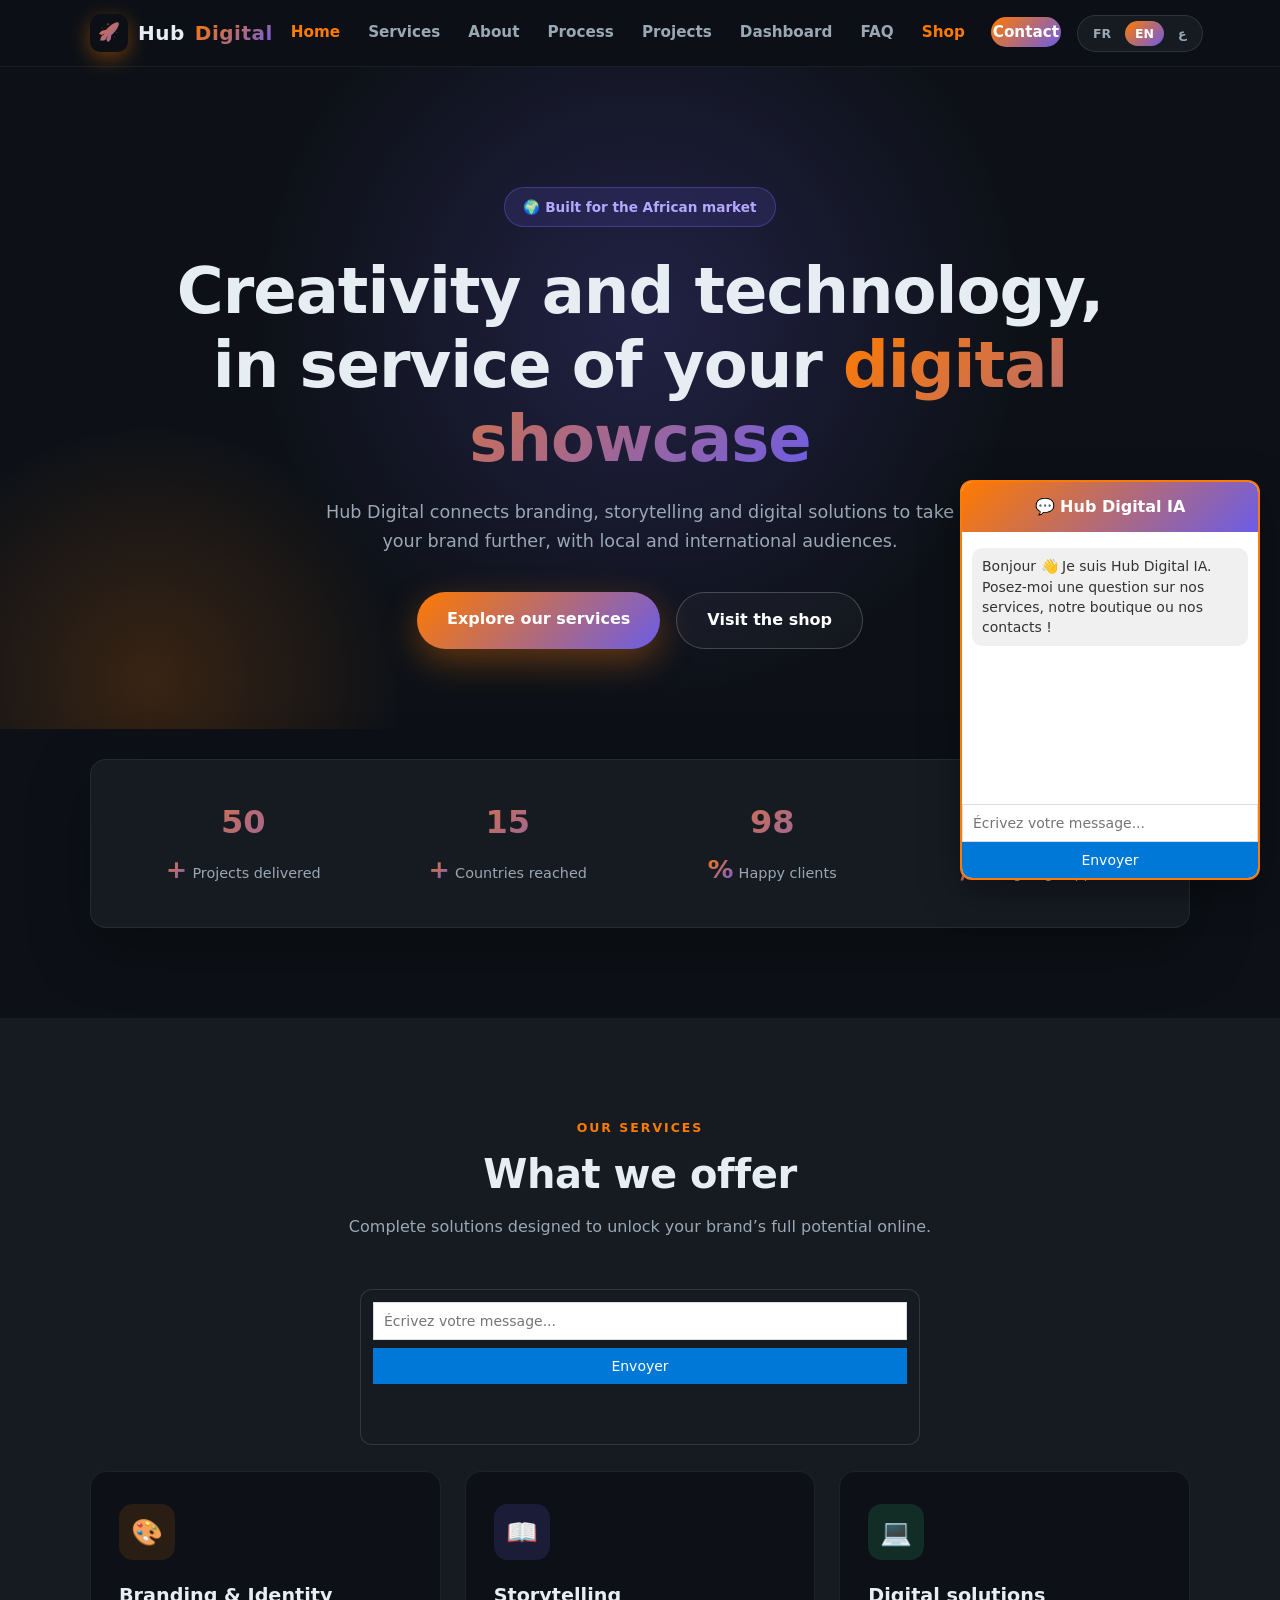
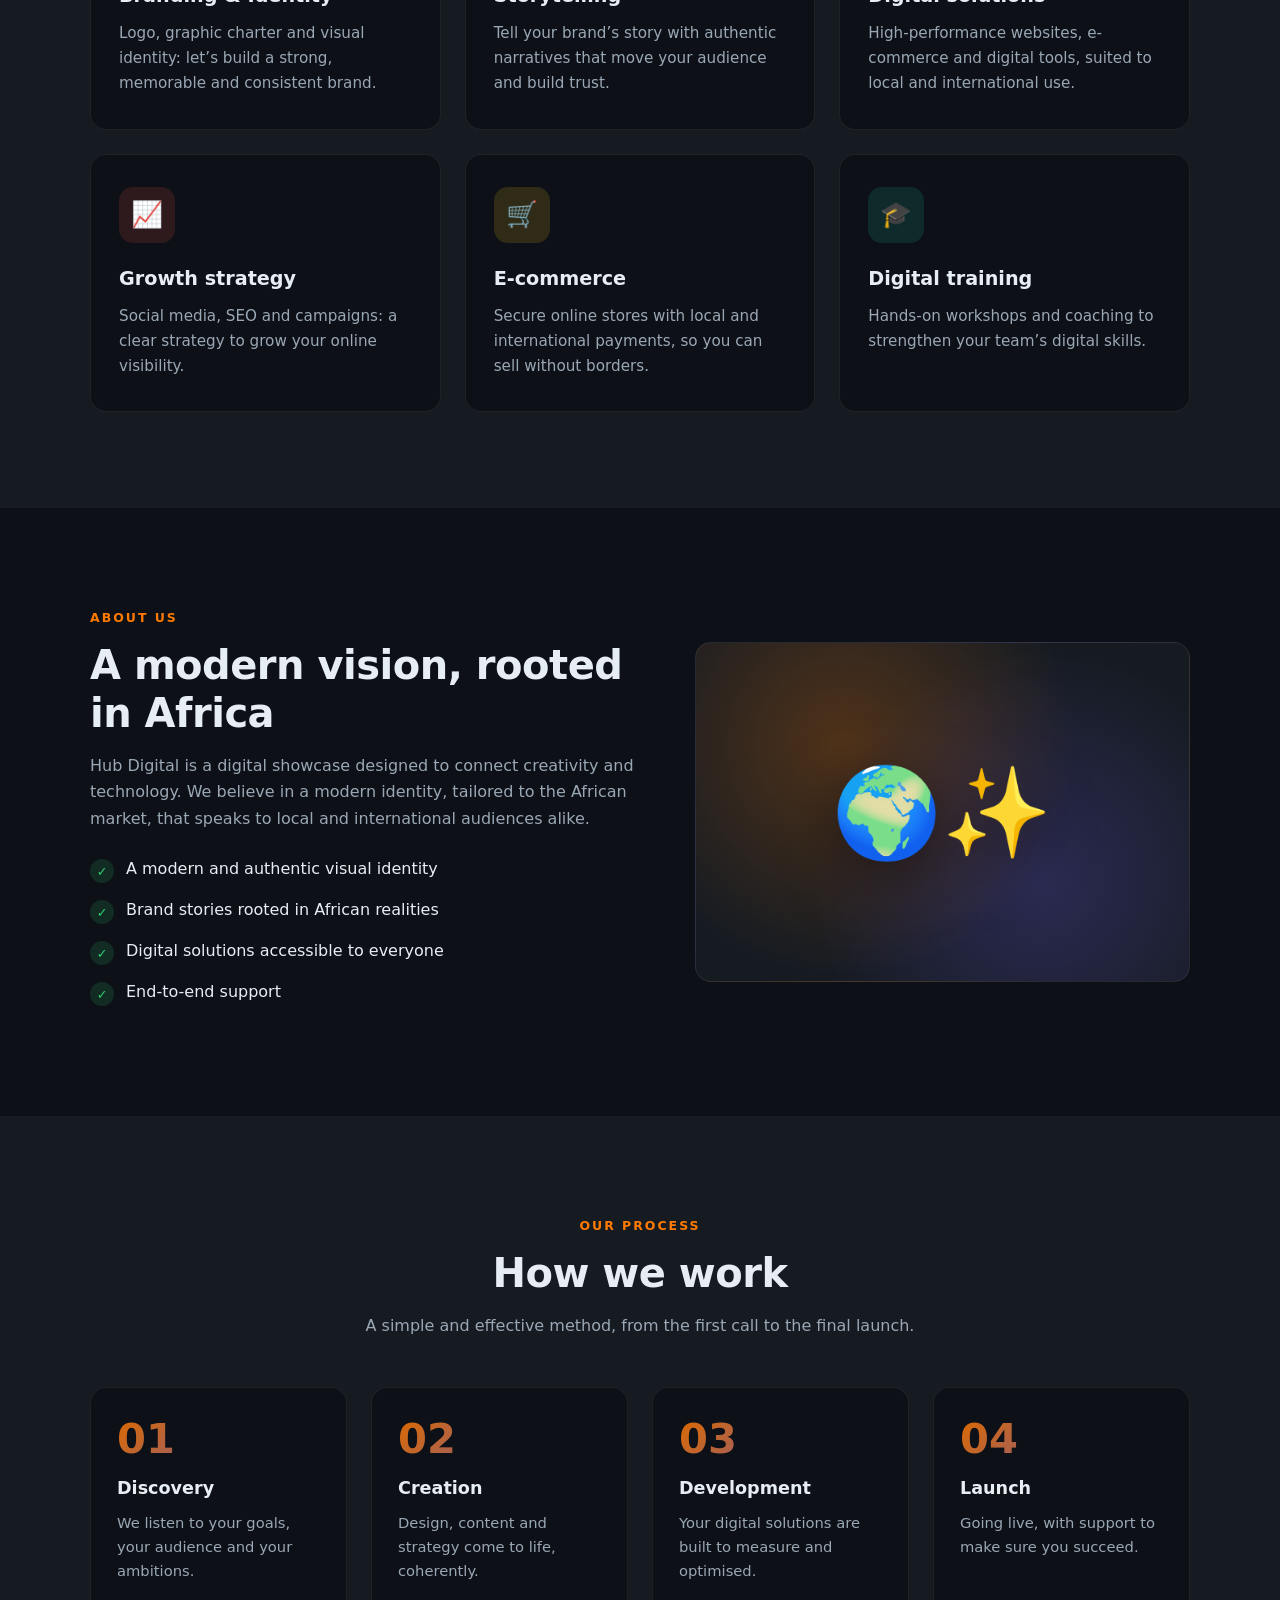
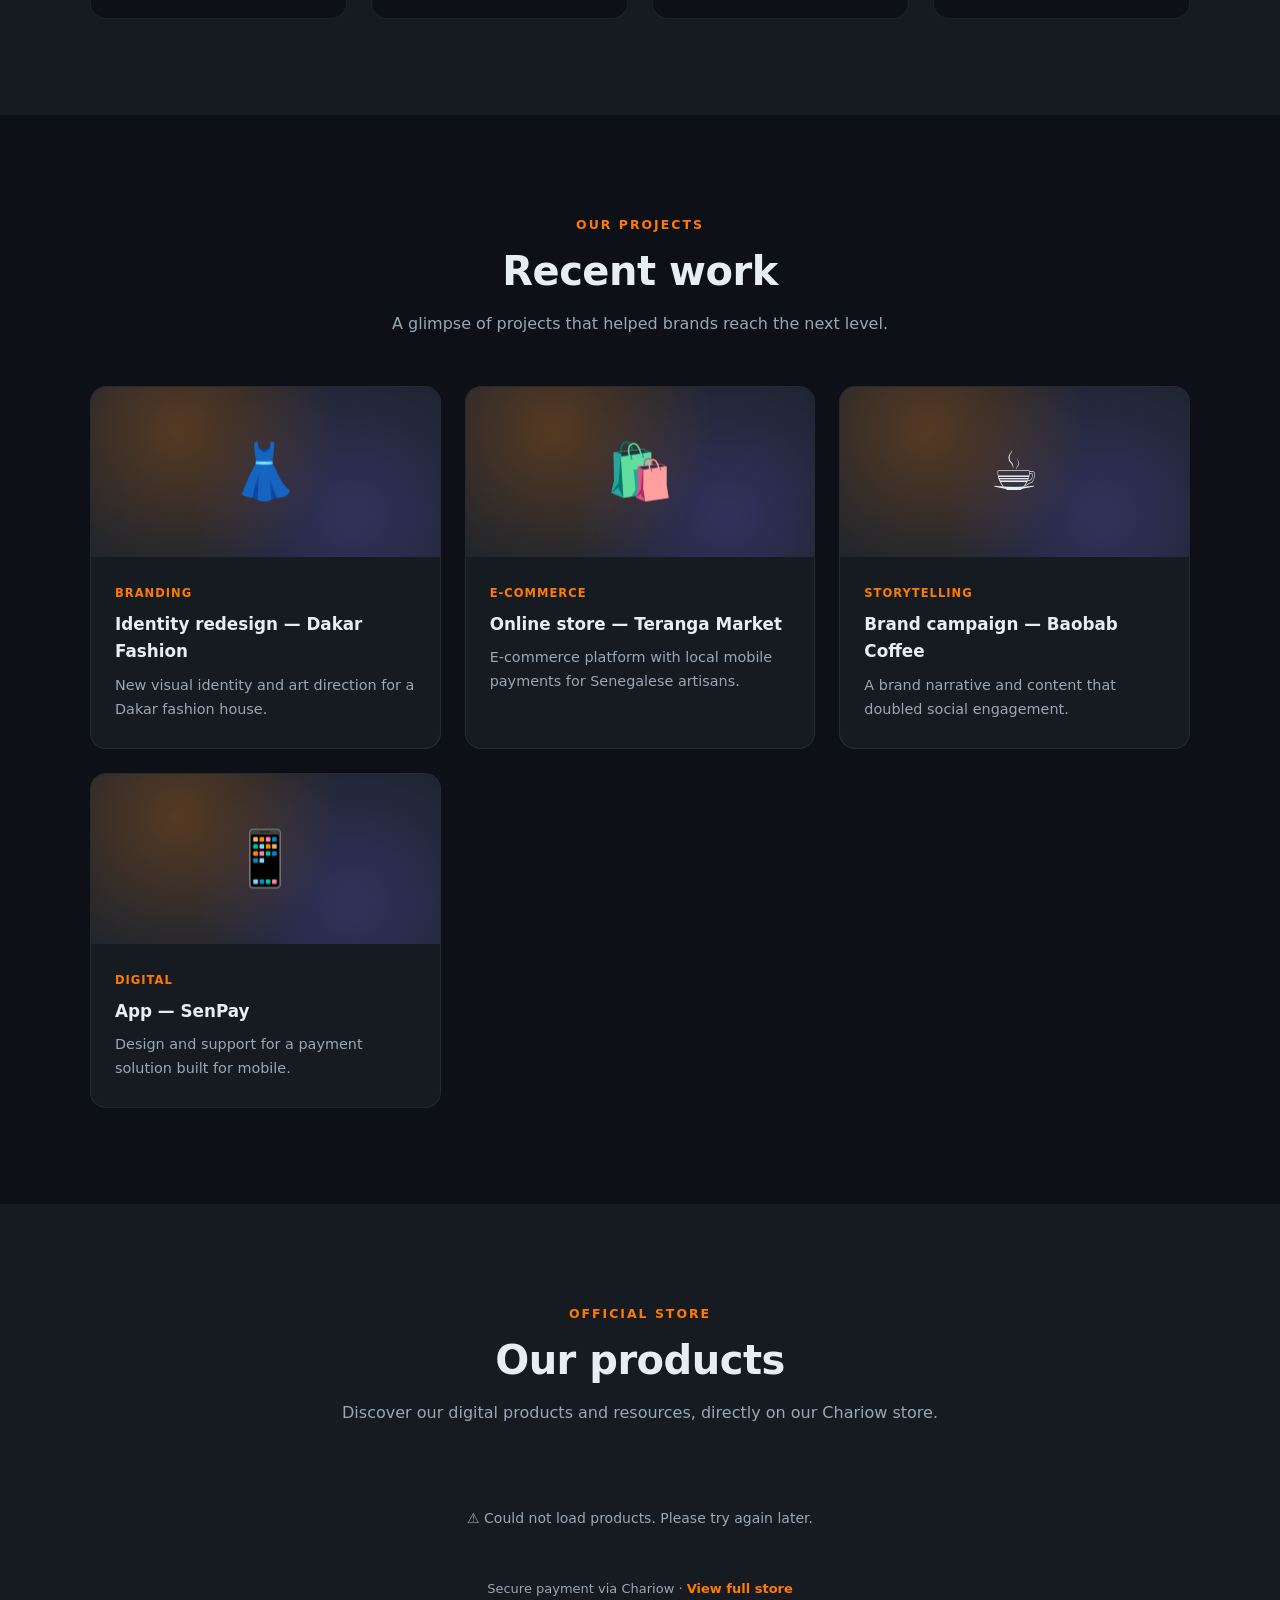
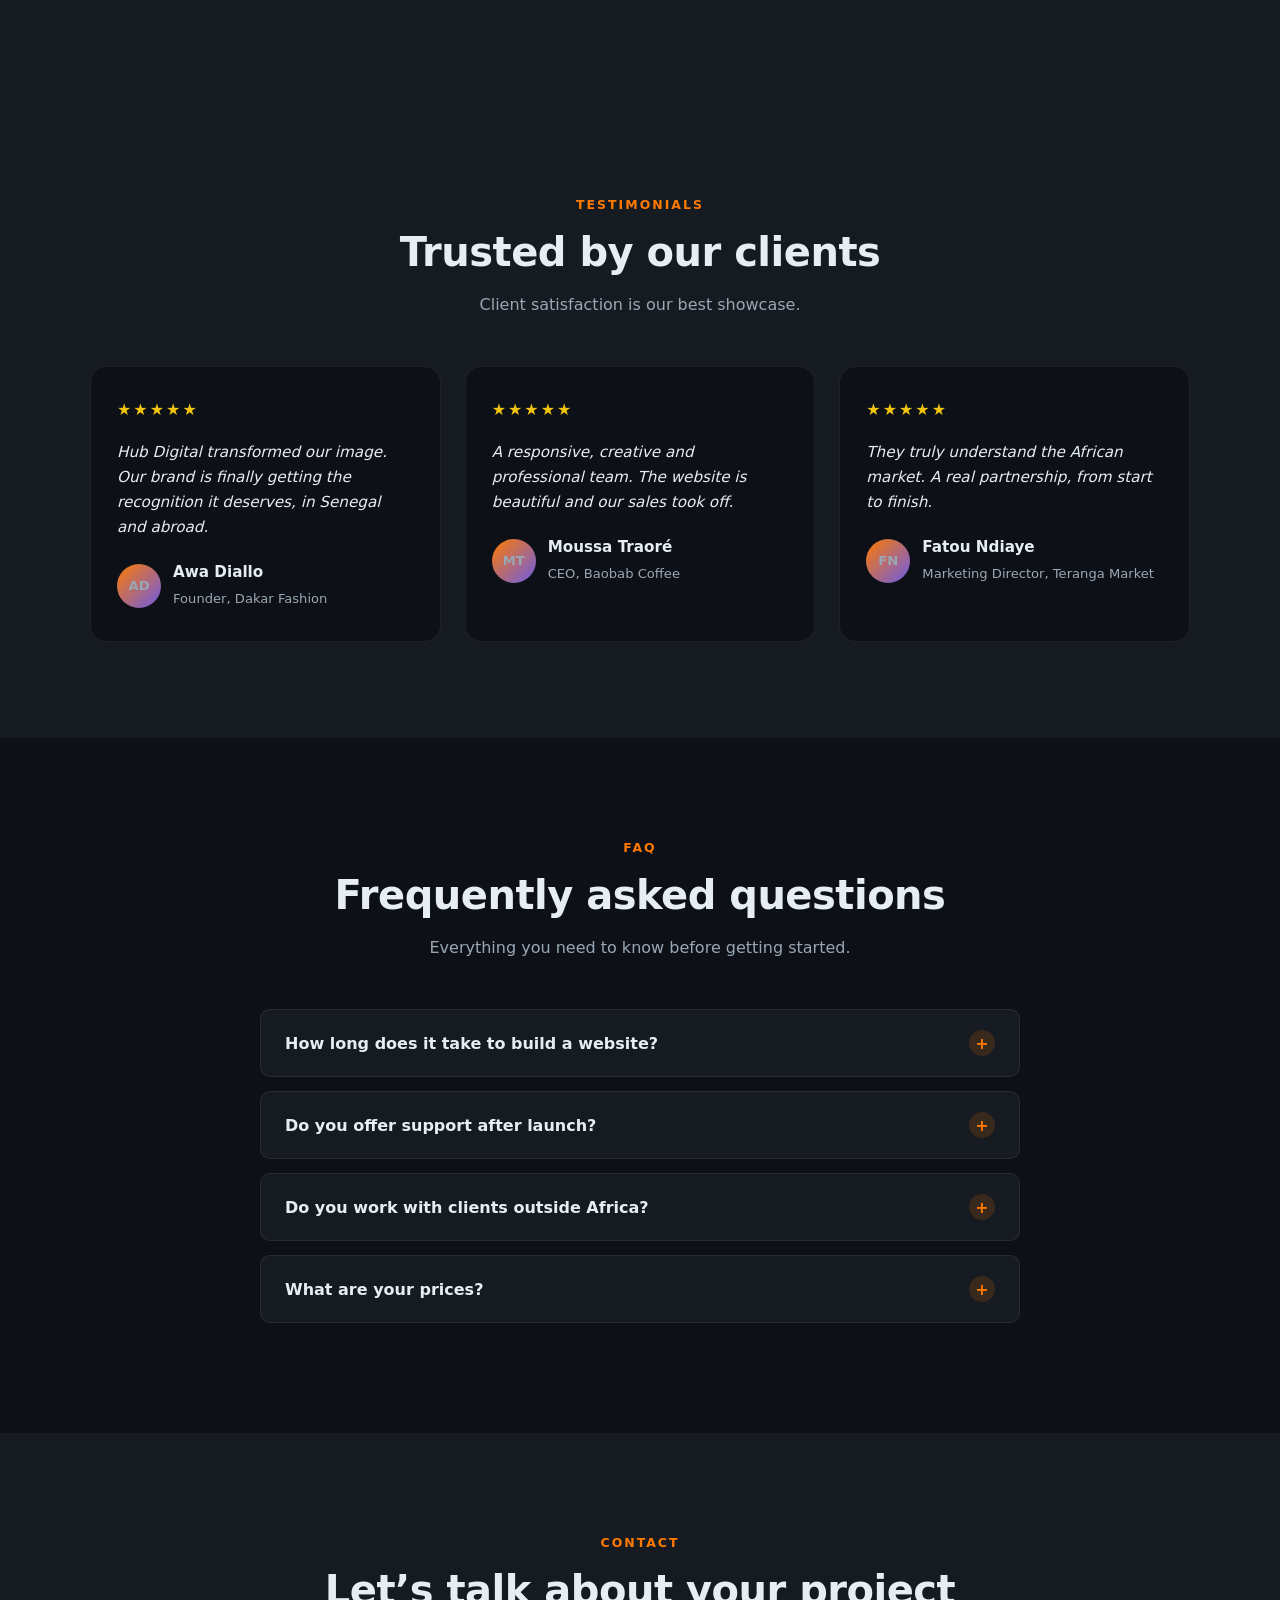
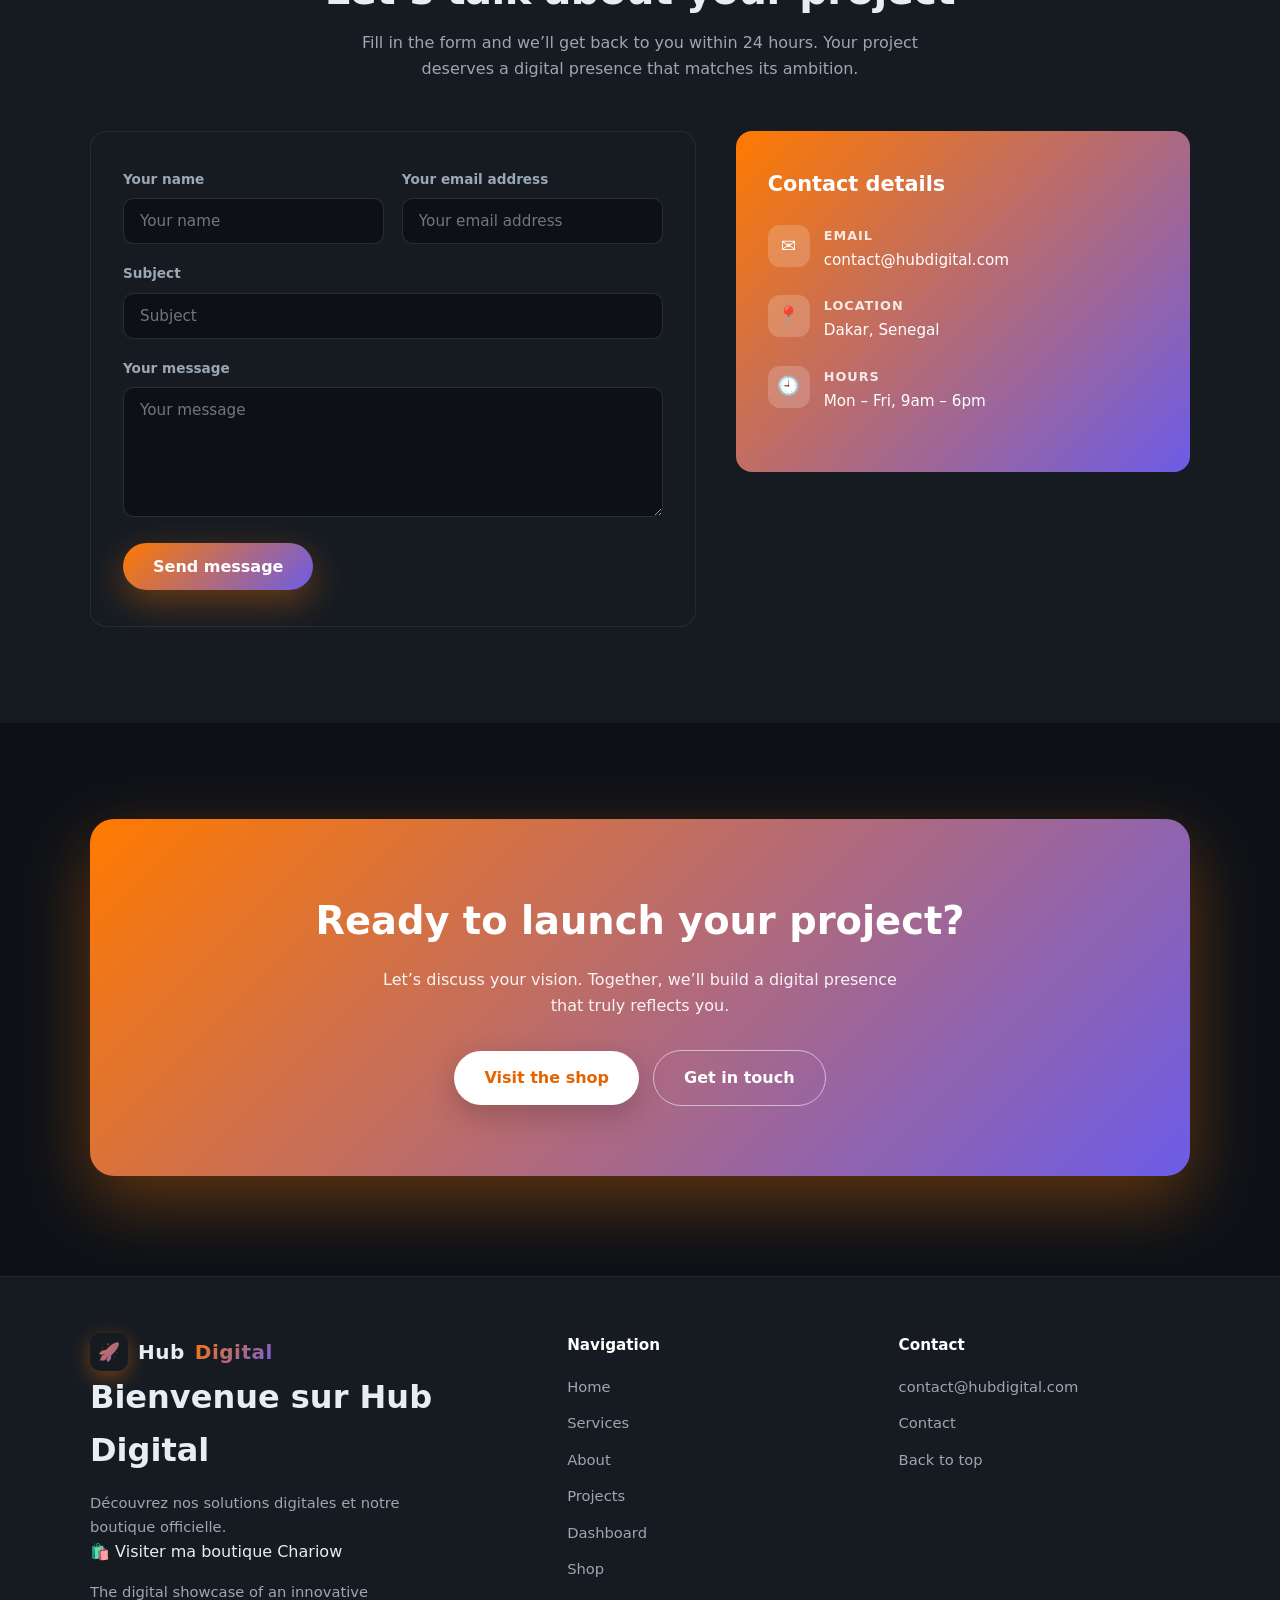
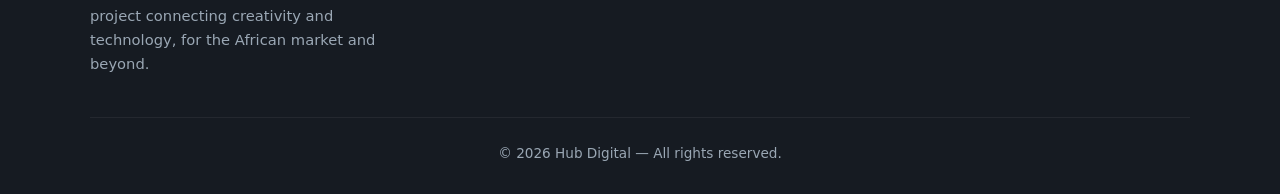
==== static/index.html @ 414223a8 "Extraction de hub-digital-deploy.zip : app FastAPI à la racine - main.py et requirements.txt à la ra" ====
<!DOCTYPE html>
<html lang="fr" dir="ltr">
<head>
  <meta charset="UTF-8" />
  <meta name="viewport" content="width=device-width, initial-scale=1.0" />
  <title>Hub Digital — Solutions digitales &amp; créativité</title>
  <meta name="description" content="Hub Digital : branding, storytelling et solutions digitales pensés pour le marché africain et une audience internationale." />
  <meta property="og:title" content="Hub Digital — Solutions digitales &amp; créativité" />
  <meta property="og:description" content="Branding, storytelling et solutions digitales pour une audience locale et internationale." />
  <meta property="og:type" content="website" />
  <meta property="og:locale" content="fr_FR" />
  <link rel="icon" href="data:image/svg+xml,<svg xmlns='http://www.w3.org/2000/svg' viewBox='0 0 100 100'><text y='0.9em' font-size='90'>🚀</text></svg>" />

  <link rel="stylesheet" href="assets/css/style.css" />

  <style>
    /* ===== Section Boutique (produits Chariow) ===== */
    .shop-grid{display:grid;grid-template-columns:repeat(3,1fr);gap:18px;margin-top:8px}
    @media(max-width:900px){.shop-grid{grid-template-columns:repeat(2,1fr)}}
    @media(max-width:600px){.shop-grid{grid-template-columns:1fr}}
    .shop-card{background:var(--dark-2);border:1px solid rgba(255,255,255,.08);border-radius:var(--radius);
               overflow:hidden;display:flex;flex-direction:column;transition:transform .2s,border-color .2s;text-align:left}
    .shop-card:hover{transform:translateY(-5px);border-color:rgba(255,122,0,.45)}
    .shop-card .thumb{aspect-ratio:4/3;background:var(--dark-3);position:relative;overflow:hidden}
    .shop-card .thumb img{width:100%;height:100%;object-fit:cover;display:block}
    .shop-card .cat{position:absolute;top:10px;left:10px;background:rgba(13,17,23,.75);color:#ffd9b3;
                     font-size:11px;font-weight:600;padding:4px 10px;border-radius:999px;backdrop-filter:blur(4px)}
    .shop-card .info{padding:16px;display:flex;flex-direction:column;gap:8px;flex:1}
    .shop-card .name{font-weight:700;font-size:15px;line-height:1.35;display:-webkit-box;-webkit-line-clamp:2;
                     -webkit-box-orient:vertical;overflow:hidden}
    .shop-card .price{font-size:20px;font-weight:800;color:var(--primary)}
    .shop-card .actions{margin-top:auto;display:flex;gap:8px}
    .shop-card .actions .btn{flex:1;text-align:center;padding:10px 12px;font-size:13px}
    .shop-note{text-align:center;color:var(--muted);font-size:13px;margin-top:16px}
    .shop-note a{color:var(--primary);font-weight:600}
  </style>
  <link rel="stylesheet" href="chat.css" />
</head>

<body>
<!-- Widget flottant IA -->
<div id="chat-widget">
  <div id="chat-header">💬 Hub Digital IA</div>
  <div id="chat-window"></div>
  <input id="chat-input" type="text" placeholder="Écrivez votre message..." />
  <button onclick="sendMessage()">Envoyer</button>
</div>

  <!-- ================= Navigation ================= -->
  <header id="siteHeader">
    <nav class="navbar container" aria-label="Navigation principale">
      <a href="#accueil" class="logo">
        <span class="logo-badge">🚀</span>
        Hub <span>Digital</span>
      </a>

      <ul class="nav-links" id="navLinks">
        <li><a href="#accueil" data-i18n="nav.home">Accueil</a></li>
        <li><a href="#services" data-i18n="nav.services">Services</a></li>
        <li><a href="#apropos" data-i18n="nav.about">À propos</a></li>
        <li><a href="#processus" data-i18n="nav.process">Processus</a></li>
        <li><a href="#projets" data-i18n="nav.projects">Projets</a></li>
        <li><a href="/taches" data-i18n="nav.dashboard">Tableau de bord</a></li>
        <li><a href="#faq" data-i18n="nav.faq">FAQ</a></li>
        <li><a href="#boutique" class="nav-store" data-i18n="nav.store">Boutique</a></li>
        <li><a href="#contact" class="nav-cta" data-i18n="nav.contact">Contact</a></li>
      </ul>

      <div class="nav-right">
        <div class="lang-switch" role="group" aria-label="Langue / Language">
          <button class="lang-btn" data-lang="fr" type="button" aria-label="Français">FR</button>
          <button class="lang-btn" data-lang="en" type="button" aria-label="English">EN</button>
          <button class="lang-btn" data-lang="ar" type="button" aria-label="العربية">ع</button>
        </div>
        <button class="menu-toggle" id="menuToggle" aria-label="Ouvrir le menu" aria-expanded="false">☰</button>
      </div>
    </nav>
  </header>

  <main>

    <!-- ================= Hero ================= -->
    <section class="hero" id="accueil">
      <div class="container">
        <span class="hero-badge" data-i18n="hero.badge">🌍 Pensé pour le marché africain</span>
        <h1>
          <span data-i18n="hero.title1">Créativité et technologie,</span><br />
          <span data-i18n="hero.title2">au service de votre</span>
          <span class="gradient-text" data-i18n="hero.titleAccent">vitrine digitale</span>
        </h1>
        <p data-i18n="hero.sub">
          Hub Digital connecte branding, storytelling et solutions digitales pour
          propulser votre marque auprès d’une audience locale et internationale.
        </p>
        <div class="hero-actions">
          <a href="#services" class="btn btn-primary" data-i18n="hero.cta1">Découvrir nos services</a>
          <a href="#boutique" class="btn btn-outline" data-i18n="hero.cta2">Visiter la boutique</a>
        </div>
      </div>
    </section>

    <!-- ================= Statistiques ================= -->
    <div class="stats">
      <div class="container">
        <div class="stats-grid reveal">
          <div class="stat">
            <strong class="stat-value" data-count="50">0</strong><span class="stat-suffix">+</span>
            <span data-i18n="stats.s1">Projets accompagnés</span>
          </div>
          <div class="stat">
            <strong class="stat-value" data-count="15">0</strong><span class="stat-suffix">+</span>
            <span data-i18n="stats.s2">Pays touchés</span>
          </div>
          <div class="stat">
            <strong class="stat-value" data-count="98">0</strong><span class="stat-suffix">%</span>
            <span data-i18n="stats.s3">Clients satisfaits</span>
          </div>
          <div class="stat">
            <strong class="stat-value" data-count="24">0</strong><span class="stat-suffix">/7</span>
            <span data-i18n="stats.s4">Accompagnement disponible</span>
          </div>
        </div>
      </div>
    </div>

    <!-- ================= Services ================= -->
    <section class="services" id="services">
      <div class="container">
        <div class="center reveal">
          <span class="section-tag" data-i18n="services.tag">Nos services</span>
          <h2 class="section-title" data-i18n="services.title">Ce que nous vous proposons</h2>
          <p class="section-desc" data-i18n="services.desc">
            Des solutions complètes, pensées pour révéler le potentiel de votre marque sur le digital.
          </p>
        </div>
<div id="chatbox">
  <input id="userInput" placeholder="Écrivez votre message...">
  <button onclick="sendMessage()">Envoyer</button>
  <div id="response"></div>
</div>

        <div class="services-grid">
          <article class="service-card reveal">
            <div class="service-icon">🎨</div>
            <h3 data-i18n="sv1.title">Branding &amp; Identité</h3>
            <p data-i18n="sv1.desc">Logo, charte graphique et identité visuelle : construisons une marque forte, mémorable et cohérente.</p>
          </article>

          <article class="service-card reveal">
            <div class="service-icon">📖</div>
            <h3 data-i18n="sv2.title">Storytelling</h3>
            <p data-i18n="sv2.desc">Racontez l’histoire de votre marque avec des récits authentiques qui touchent votre audience et inspirent confiance.</p>
          </article>

          <article class="service-card reveal">
            <div class="service-icon">💻</div>
            <h3 data-i18n="sv3.title">Solutions digitales</h3>
            <p data-i18n="sv3.desc">Sites web, e-commerce et outils numériques performants, adaptés aux usages locaux comme internationaux.</p>
          </article>

          <article class="service-card reveal">
            <div class="service-icon">📈</div>
            <h3 data-i18n="sv4.title">Stratégie de croissance</h3>
            <p data-i18n="sv4.desc">Réseaux sociaux, référencement et campagnes : une stratégie claire pour développer votre visibilité en ligne.</p>
          </article>

          <article class="service-card reveal">
            <div class="service-icon">🛒</div>
            <h3 data-i18n="sv5.title">E-commerce</h3>
            <p data-i18n="sv5.desc">Boutiques en ligne sécurisées, avec paiements locaux et internationaux, pour vendre sans frontières.</p>
          </article>

          <article class="service-card reveal">
            <div class="service-icon">🎓</div>
            <h3 data-i18n="sv6.title">Formation digitale</h3>
            <p data-i18n="sv6.desc">Ateliers pratiques et accompagnement pour renforcer les compétences numériques de vos équipes.</p>
          </article>
        </div>
      </div>
    </section>

    <!-- ================= À propos ================= -->
    <section id="apropos">
      <div class="container about-grid">
        <div class="about-text reveal">
          <span class="section-tag" data-i18n="about.tag">À propos</span>
          <h2 class="section-title" data-i18n="about.title">Une vision moderne, enracinée en Afrique</h2>
          <p data-i18n="about.p1">
            Hub Digital est une vitrine numérique pensée pour connecter créativité et
            technologie. Nous croyons en une identité moderne, adaptée au marché africain,
            qui parle aussi bien à une audience locale qu’internationale.
          </p>
          <ul class="about-list">
            <li><span class="check">✓</span><span data-i18n="about.li1">Une identité visuelle moderne et authentique</span></li>
            <li><span class="check">✓</span><span data-i18n="about.li2">Des récits de marque ancrés dans les réalités africaines</span></li>
            <li><span class="check">✓</span><span data-i18n="about.li3">Des solutions digitales accessibles à tous</span></li>
            <li><span class="check">✓</span><span data-i18n="about.li4">Un accompagnement de bout en bout</span></li>
          </ul>
        </div>

        <div class="about-visual reveal" aria-hidden="true">
          <span class="emoji">🌍✨</span>
        </div>
      </div>
    </section>

    <!-- ================= Processus ================= -->
    <section class="process" id="processus">
      <div class="container">
        <div class="center reveal">
          <span class="section-tag" data-i18n="process.tag">Notre processus</span>
          <h2 class="section-title" data-i18n="process.title">Comment nous travaillons</h2>
          <p class="section-desc" data-i18n="process.desc">Une méthode simple et efficace, du premier échange au lancement final.</p>
        </div>

        <div class="steps">
          <div class="step reveal">
            <h3 data-i18n="ps1.title">Découverte</h3>
            <p data-i18n="ps1.desc">Nous écoutons vos objectifs, votre audience et vos ambitions.</p>
          </div>
          <div class="step reveal">
            <h3 data-i18n="ps2.title">Création</h3>
            <p data-i18n="ps2.desc">Design, contenu et stratégie prennent vie de manière cohérente.</p>
          </div>
          <div class="step reveal">
            <h3 data-i18n="ps3.title">Développement</h3>
            <p data-i18n="ps3.desc">Vos solutions digitales sont construites sur mesure et optimisées.</p>
          </div>
          <div class="step reveal">
            <h3 data-i18n="ps4.title">Lancement</h3>
            <p data-i18n="ps4.desc">Mise en ligne et accompagnement pour assurer votre succès.</p>
          </div>
        </div>
      </div>
    </section>

    <!-- ================= Projets ================= -->
    <section id="projets">
      <div class="container">
        <div class="center reveal">
          <span class="section-tag" data-i18n="projects.tag">Nos projets</span>
          <h2 class="section-title" data-i18n="projects.title">Quelques réalisations récentes</h2>
          <p class="section-desc" data-i18n="projects.desc">Un aperçu de projets qui ont aidé des marques à franchir un cap.</p>
        </div>

        <div class="projects-grid">
          <article class="project-card reveal">
            <div class="project-thumb">👗</div>
            <div class="project-body">
              <span class="project-cat" data-i18n="pj1.cat">Branding</span>
              <h3 data-i18n="pj1.title">Refonte d’identité — Dakar Fashion</h3>
              <p data-i18n="pj1.desc">Nouvelle identité visuelle et direction artistique pour une maison de mode dakaroise.</p>
            </div>
          </article>

          <article class="project-card reveal">
            <div class="project-thumb">🛍️</div>
            <div class="project-body">
              <span class="project-cat" data-i18n="pj2.cat">E-commerce</span>
              <h3 data-i18n="pj2.title">Boutique en ligne — Teranga Market</h3>
              <p data-i18n="pj2.desc">Plateforme e-commerce avec paiement mobile local pour les artisans sénégalais.</p>
            </div>
          </article>

          <article class="project-card reveal">
            <div class="project-thumb">☕</div>
            <div class="project-body">
              <span class="project-cat" data-i18n="pj3.cat">Storytelling</span>
              <h3 data-i18n="pj3.title">Campagne de marque — Baobab Coffee</h3>
              <p data-i18n="pj3.desc">Un récit de marque et des contenus qui ont doublé l’engagement sur les réseaux.</p>
            </div>
          </article>

          <article class="project-card reveal">
            <div class="project-thumb">📱</div>
            <div class="project-body">
              <span class="project-cat" data-i18n="pj4.cat">Digital</span>
              <h3 data-i18n="pj4.title">Application — SenPay</h3>
              <p data-i18n="pj4.desc">Design et accompagnement d’une solution de paiement pensée pour le mobile.</p>
            </div>
          </article>
        </div>
      </div>
    </section>

    <!-- ================= Boutique ================= -->
    <section class="services" id="boutique">
      <div class="container">
        <div class="center reveal">
          <span class="section-tag" data-i18n="shop.tag">Boutique officielle</span>
          <h2 class="section-title" data-i18n="shop.title">Nos produits</h2>
          <p class="section-desc" data-i18n="shop.desc">
            Retrouvez nos produits et ressources digitales, directement sur notre boutique Chariow.
          </p>
        </div>
        <div class="shop-grid" id="shop-products"></div>
        <p class="shop-note">
          <span data-i18n="shop.secure">Paiement sécurisé via Chariow</span> ·
          <a href="https://qxcvjkbl.mychariow.market" target="_blank" rel="noopener noreferrer" data-i18n="shop.viewAll">Voir toute la boutique</a>
        </p>
      </div>
    </section>

    <!-- ================= Témoignages ================= -->
    <section class="testimonials" id="temoignages">
      <div class="container">
        <div class="center reveal">
          <span class="section-tag" data-i18n="testimonials.tag">Témoignages</span>
          <h2 class="section-title" data-i18n="testimonials.title">Ils nous font confiance</h2>
          <p class="section-desc" data-i18n="testimonials.desc">La satisfaction de nos clients est notre meilleure vitrine.</p>
        </div>

        <div class="testimonials-grid">
          <article class="testimonial reveal">
            <div class="testimonial-stars" aria-hidden="true">★★★★★</div>
            <blockquote data-i18n="ts1.quote">Hub Digital a transformé notre image. Notre marque est enfin reconnue à sa juste valeur, au Sénégal comme à l’international.</blockquote>
            <div class="testimonial-author">
              <span class="testimonial-avatar">AD</span>
              <div>
                <strong data-i18n="ts1.name">Awa Diallo</strong>
                <span data-i18n="ts1.role">Fondatrice, Dakar Fashion</span>
              </div>
            </div>
          </article>

          <article class="testimonial reveal">
            <div class="testimonial-stars" aria-hidden="true">★★★★★</div>
            <blockquote data-i18n="ts2.quote">Une équipe à l’écoute, créative et professionnelle. Le site est magnifique et nos ventes ont décollé.</blockquote>
            <div class="testimonial-author">
              <span class="testimonial-avatar">MT</span>
              <div>
                <strong data-i18n="ts2.name">Moussa Traoré</strong>
                <span data-i18n="ts2.role">CEO, Baobab Coffee</span>
              </div>
            </div>
          </article>

          <article class="testimonial reveal">
            <div class="testimonial-stars" aria-hidden="true">★★★★★</div>
            <blockquote data-i18n="ts3.quote">Ils comprennent vraiment le marché africain. Un vrai partenariat, du début à la fin.</blockquote>
            <div class="testimonial-author">
              <span class="testimonial-avatar">FN</span>
              <div>
                <strong data-i18n="ts3.name">Fatou Ndiaye</strong>
                <span data-i18n="ts3.role">Directrice marketing, Teranga Market</span>
              </div>
            </div>
          </article>
        </div>
      </div>
    </section>

    <!-- ================= FAQ ================= -->
    <section id="faq">
      <div class="container">
        <div class="center reveal">
          <span class="section-tag" data-i18n="faq.tag">FAQ</span>
          <h2 class="section-title" data-i18n="faq.title">Questions fréquentes</h2>
          <p class="section-desc" data-i18n="faq.desc">Tout ce que vous devez savoir avant de vous lancer.</p>
        </div>

        <div class="faq-list reveal">
          <div class="faq-item">
            <button class="faq-q" type="button" aria-expanded="false">
              <span data-i18n="fq1.q">Combien de temps faut-il pour créer un site web ?</span>
              <span class="faq-icon">+</span>
            </button>
            <div class="faq-a">
              <p data-i18n="fq1.a">En moyenne 2 à 6 semaines selon la complexité du projet. Nous vous communiquons un calendrier précis dès le premier échange.</p>
            </div>
          </div>

          <div class="faq-item">
            <button class="faq-q" type="button" aria-expanded="false">
              <span data-i18n="fq2.q">Proposez-vous un accompagnement après la mise en ligne ?</span>
              <span class="faq-icon">+</span>
            </button>
            <div class="faq-a">
              <p data-i18n="fq2.a">Oui. Nous assurons la maintenance, les mises à jour et le suivi de performance pour garantir votre succès sur le long terme.</p>
            </div>
          </div>

          <div class="faq-item">
            <button class="faq-q" type="button" aria-expanded="false">
              <span data-i18n="fq3.q">Travaillez-vous avec des clients hors d’Afrique ?</span>
              <span class="faq-icon">+</span>
            </button>
            <div class="faq-a">
              <p data-i18n="fq3.a">Absolument. Nos solutions sont pensées pour une audience locale et internationale, et nous travaillons à distance avec des clients partout dans le monde.</p>
            </div>
          </div>

          <div class="faq-item">
            <button class="faq-q" type="button" aria-expanded="false">
              <span data-i18n="fq4.q">Quels sont vos tarifs ?</span>
              <span class="faq-icon">+</span>
            </button>
            <div class="faq-a">
              <p data-i18n="fq4.a">Chaque projet est unique. Nous établissons un devis transparent et adapté à vos besoins après un premier échange gratuit.</p>
            </div>
          </div>
        </div>
      </div>
    </section>

    <!-- ================= Contact ================= -->
    <section class="services" id="contact">
      <div class="container">
        <div class="center reveal">
          <span class="section-tag" data-i18n="contact.tag">Contact</span>
          <h2 class="section-title" data-i18n="contact.title">Parlons de votre projet</h2>
          <p class="section-desc" data-i18n="contact.desc">Remplissez le formulaire et nous vous répondrons sous 24h. Votre projet mérite une présence digitale à la hauteur de ses ambitions.</p>
        </div>

        <div class="contact-grid">
          <form class="contact-form reveal" id="contactForm" novalidate>
            <div class="form-row">
              <div class="form-group">
                <label for="name" data-i18n="contact.name">Votre nom</label>
                <input type="text" id="name" name="name" required data-i18n-ph="contact.name" />
              </div>
              <div class="form-group">
                <label for="email" data-i18n="contact.email">Votre adresse e-mail</label>
                <input type="email" id="email" name="email" required data-i18n-ph="contact.email" />
              </div>
            </div>
            <div class="form-group">
              <label for="subject" data-i18n="contact.subject">Sujet</label>
              <input type="text" id="subject" name="subject" data-i18n-ph="contact.subject" />
            </div>
            <div class="form-group">
              <label for="message" data-i18n="contact.msg">Votre message</label>
              <textarea id="message" name="message" rows="5" required data-i18n-ph="contact.msg"></textarea>
            </div>
            <button type="submit" class="btn btn-primary" data-i18n="contact.submit">Envoyer le message</button>
            <p class="form-success" id="formSuccess" hidden data-i18n="contact.success">Merci ! Votre message a bien été enregistré. Nous vous répondrons très vite. ✨</p>
          </form>

          <aside class="contact-info reveal">
            <h3 data-i18n="contact.infoTitle">Coordonnées</h3>
            <ul>
              <li>
                <span class="ci-icon">✉️</span>
                <div>
                  <strong data-i18n="contact.emailLabel">E-mail</strong>
                  <a href="mailto:contact@hubdigital.com" data-i18n="contact.emailValue">contact@hubdigital.com</a>
                </div>
              </li>
              <li>
                <span class="ci-icon">📍</span>
                <div>
                  <strong data-i18n="contact.locLabel">Localisation</strong>
                  <span data-i18n="contact.locValue">Dakar, Sénégal</span>
                </div>
              </li>
              <li>
                <span class="ci-icon">🕘</span>
                <div>
                  <strong data-i18n="contact.hoursLabel">Disponibilité</strong>
                  <span data-i18n="contact.hoursValue">Lun – Ven, 9h – 18h</span>
                </div>
              </li>
            </ul>
          </aside>
        </div>
      </div>
    </section>

    <!-- ================= CTA ================= -->
    <section class="cta">
      <div class="container">
        <div class="cta-box reveal">
          <h2 data-i18n="cta.title">Prêt·e à lancer votre projet ?</h2>
          <p data-i18n="cta.sub">Discutons de votre vision. Ensemble, nous construirons une présence digitale qui vous ressemble.</p>
          <div class="cta-actions">
            <a href="#boutique" class="btn btn-light" data-i18n="cta.btn">Visiter la boutique</a>
            <a href="#contact" class="btn btn-cta-outline" data-i18n="cta.contact">Contactez-nous</a>
          </div>
        </div>
      </div>
    </section>

  </main>

  <!-- ================= Footer ================= -->
  <footer>
    <div class="container">
      <div class="footer-grid">
        <div class="footer-brand">
          <a href="#accueil" class="logo">
            <span class="logo-badge">🚀</span>
            Hub <span>Digital</span>
          </a><body>
  <h1>Bienvenue sur Hub Digital</h1>
  <p>Découvrez nos solutions digitales et notre boutique officielle.</p>

  <a href="https://qxcvjkbl.mychariow.market" target="_blank" class="btn-boutique">
    🛍️ Visiter ma boutique Chariow
  </a>
</body>

          <p data-i18n="footer.desc">
            La vitrine numérique d’un projet innovant, connectant créativité et
            technologie pour le marché africain et au-delà.
          </p>
        </div>

        <div class="footer-col">
          <h4 data-i18n="footer.nav">Navigation</h4>
          <ul>
            <li><a href="#accueil" data-i18n="nav.home">Accueil</a></li>
            <li><a href="#services" data-i18n="nav.services">Services</a></li>
            <li><a href="#apropos" data-i18n="nav.about">À propos</a></li>
            <li><a href="#projets" data-i18n="nav.projects">Projets</a></li>
            <li><a href="/taches" data-i18n="nav.dashboard">Tableau de bord</a></li>
            <li><a href="#boutique" data-i18n="nav.store">Boutique</a></li>
          </ul>
        </div>

        <div class="footer-col">
          <h4 data-i18n="footer.contact">Contact</h4>
          <ul>
            <li><a href="mailto:contact@hubdigital.com">contact@hubdigital.com</a></li>
            <li><a href="#contact" data-i18n="nav.contact">Contact</a></li>
            <li><a href="#accueil" data-i18n="backToTop">Haut de page</a></li>
          </ul>
        </div>
      </div>

      <div class="footer-bottom">
        <p>© <span id="year"></span> Hub Digital — <span data-i18n="footer.rights">Tous droits réservés.</span></p>
      </div>
    </div>
  </footer>

  <button id="backToTop" type="button" aria-label="Haut de page">↑</button>
  <script src="assets/js/i18n.js"></script>
  <script src="assets/js/main.js"></script>
  <script src="chat.js"></script>
  <script>
  /* ===== Boutique Chariow — chargement des produits ===== */
  (function () {
    "use strict";

    var box = document.getElementById("shop-products");
    if (!box) return;

    function lang() {
      var l = (document.documentElement.lang || "fr").toLowerCase().split("-")[0];
      return I18N[l] ? l : "fr";
    }
    function t(key) {
      var l = lang();
      if (I18N[l] && I18N[l][key] != null) return I18N[l][key];
      if (I18N.fr && I18N.fr[key] != null) return I18N.fr[key];
      return key;
    }
    function esc(s) {
      return (s == null ? "" : String(s)).replace(/[&<>"']/g, function (c) {
        return { "&": "&amp;", "<": "&lt;", ">": "&gt;", '"': "&quot;", "'": "&#39;" }[c];
      });
    }
    function placeholder(msg) {
      box.innerHTML = '<div style="grid-column:1/-1;text-align:center;color:var(--muted);padding:32px 10px;font-size:14px">' + msg + "</div>";
    }

    function render(products) {
      if (!products.length) {
        placeholder(esc(t("shop.empty")));
        return;
      }
      box.innerHTML = products.map(function (p) {
        var price = p.is_free ? esc(t("shop.free")) : esc(p.price || "");
        var img = p.thumbnail
          ? '<img src="' + esc(p.thumbnail) + '" alt="' + esc(p.name) + '" loading="lazy" onerror="this.parentNode.style.background=\'linear-gradient(135deg,#1d242e,#161b22)\';this.style.display=\'none\'">'
          : "";
        return (
          '<a class="shop-card" href="' + esc(p.url) + '" target="_blank" rel="noopener noreferrer">' +
            '<div class="thumb">' + img +
              (p.category ? '<span class="cat">' + esc(p.category) + "</span>" : "") +
            "</div>" +
            '<div class="info">' +
              '<div class="name">' + esc(p.name) + "</div>" +
              '<div class="price">' + price + "</div>" +
              '<div class="actions"><span class="btn btn-primary">' + esc(t("shop.buy")) + "</span></div>" +
            "</div>" +
          "</a>"
        );
      }).join("");
    }

    function load() {
      placeholder(esc(t("shop.loading")));
      fetch("/boutique/produits")
        .then(function (r) { return r.json(); })
        .then(function (d) { render(d.products || []); })
        .catch(function () { placeholder("⚠️ " + esc(t("shop.error"))); });
    }

    document.addEventListener("DOMContentLoaded", load);
    document.querySelectorAll(".lang-btn").forEach(function (b) {
      b.addEventListener("click", function () { setTimeout(load, 0); });
    });
  })();
  </script>
</body>
</html>
---- static/assets/css/style.css ----
/* ============================================================
   hub-digital-site — Feuille de style principale
   Design system : variables, composants, responsive, RTL
   ============================================================ */

:root {
  --primary: #ff7a00;
  --primary-dark: #e66400;
  --accent: #6c5ce7;
  --green: #2ecc71;
  --red: #e74c3c;
  --dark: #0d1117;
  --dark-2: #161b22;
  --dark-3: #1d242e;
  --text: #e6edf3;
  --muted: #9aa7b4;
  --white: #ffffff;
  --radius: 16px;
  --radius-sm: 10px;
  --shadow: 0 20px 60px rgba(0, 0, 0, 0.35);
  --gradient: linear-gradient(135deg, var(--primary), var(--accent));
  --max-width: 1100px;
  --font: "Segoe UI", system-ui, -apple-system, Roboto, "Helvetica Neue", Arial, sans-serif;
}

* {
  margin: 0;
  padding: 0;
  box-sizing: border-box;
}

html {
  scroll-behavior: smooth;
}

body {
  font-family: var(--font);
  background: var(--dark);
  color: var(--text);
  line-height: 1.65;
  overflow-x: hidden;
}

a {
  color: inherit;
  text-decoration: none;
}

img {
  max-width: 100%;
  display: block;
}

.container {
  width: min(var(--max-width), 92%);
  margin: 0 auto;
}

section {
  padding: 96px 0;
}

/* ===================== Navigation ===================== */

header {
  position: sticky;
  top: 0;
  z-index: 100;
  background: rgba(13, 17, 23, 0.8);
  backdrop-filter: blur(14px);
  -webkit-backdrop-filter: blur(14px);
  border-bottom: 1px solid rgba(255, 255, 255, 0.06);
  transition: background 0.3s, box-shadow 0.3s;
}

header.scrolled {
  background: rgba(13, 17, 23, 0.96);
  box-shadow: 0 10px 40px rgba(0, 0, 0, 0.45);
}

.navbar {
  display: flex;
  align-items: center;
  justify-content: space-between;
  gap: 16px;
  padding: 14px 0;
}
.AfriDigital HUBboutique {
  display: inline-block;
  background-color: #0078d7;
  color: white;
  padding: 12px 20px;
  border-radius: 6px;
  text-decoration: none;
  font-weight: bold;
}
.btn-boutique:hover {
  background-color: #005fa3;
}

.logo {
  display: inline-flex;
  align-items: center;
  gap: 10px;
  font-size: 1.25rem;
  font-weight: 800;
  letter-spacing: 0.5px;
  white-space: nowrap;
}

.logo-badge {
  display: grid;
  place-items: center;
  width: 38px;
  height: 38px;
  border-radius: 10px;
  background: var(--gradient);
  color: var(--white);
  font-size: 1.1rem;
  box-shadow: 0 6px 20px rgba(255, 122, 0, 0.4);
}

.logo span {
  background: var(--gradient);
  -webkit-background-clip: text;
  background-clip: text;
  -webkit-text-fill-color: transparent;
}

.nav-links {
  display: flex;
  align-items: center;
  gap: 24px;
  list-style: none;
  font-weight: 600;
  font-size: 0.95rem;
}

.nav-links a {
  color: var(--muted);
  transition: color 0.25s;
  padding: 6px 2px;
}

.nav-links a:hover,
.nav-links a.active {
  color: var(--white);
}

.nav-links a.active {
  color: var(--primary);
}

.nav-cta {
  padding: 10px 22px;
  border-radius: 999px;
  background: var(--gradient);
  color: var(--white) !important;
  font-weight: 700;
  transition: transform 0.25s, box-shadow 0.25s;
}

.nav-cta:hover {
  transform: translateY(-2px);
  box-shadow: 0 10px 30px rgba(255, 122, 0, 0.45);
}

.nav-right {
  display: flex;
  align-items: center;
  gap: 14px;
}

.lang-switch {
  display: inline-flex;
  align-items: center;
  gap: 4px;
  padding: 5px;
  background: var(--dark-2);
  border: 1px solid rgba(255, 255, 255, 0.1);
  border-radius: 999px;
}

.lang-btn {
  background: none;
  border: none;
  cursor: pointer;
  color: var(--muted);
  font-size: 0.78rem;
  font-weight: 700;
  padding: 5px 10px;
  border-radius: 999px;
  transition: background 0.25s, color 0.25s;
  font-family: var(--font);
}

.lang-btn:hover {
  color: var(--white);
}

.lang-btn.active {
  background: var(--gradient);
  color: var(--white);
}

.menu-toggle {
  display: none;
  background: none;
  border: none;
  color: var(--white);
  font-size: 1.6rem;
  cursor: pointer;
  line-height: 1;
}

/* ===================== Boutons ===================== */

.btn {
  display: inline-block;
  padding: 14px 30px;
  border-radius: 999px;
  font-weight: 700;
  font-size: 1rem;
  border: none;
  cursor: pointer;
  font-family: var(--font);
  transition: transform 0.25s, box-shadow 0.25s, background 0.25s;
}

.btn-primary {
  background: var(--gradient);
  color: var(--white);
  box-shadow: 0 12px 35px rgba(255, 122, 0, 0.35);
}

.btn-primary:hover {
  transform: translateY(-3px);
  box-shadow: 0 16px 45px rgba(255, 122, 0, 0.5);
}

.btn-outline {
  border: 1px solid rgba(255, 255, 255, 0.2);
  color: var(--white);
  background: rgba(255, 255, 255, 0.03);
}

.btn-outline:hover {
  background: rgba(255, 255, 255, 0.08);
  transform: translateY(-3px);
}

.btn-light {
  background: var(--white);
  color: var(--primary-dark);
  box-shadow: 0 10px 30px rgba(0, 0, 0, 0.2);
}

.btn-light:hover {
  transform: translateY(-3px);
  box-shadow: 0 15px 40px rgba(0, 0, 0, 0.3);
}

/* ===================== Titres de section ===================== */

.section-tag {
  display: inline-block;
  text-transform: uppercase;
  letter-spacing: 2px;
  font-size: 0.78rem;
  font-weight: 700;
  color: var(--primary);
  margin-bottom: 12px;
}

.section-title {
  font-size: clamp(1.7rem, 3.5vw, 2.5rem);
  font-weight: 800;
  margin-bottom: 16px;
  letter-spacing: -0.5px;
  line-height: 1.2;
}

.section-desc {
  color: var(--muted);
  max-width: 620px;
  margin-bottom: 48px;
}

.center {
  text-align: center;
}

.center .section-desc {
  margin-left: auto;
  margin-right: auto;
}

/* ===================== Hero ===================== */

.hero {
  position: relative;
  padding: 120px 0 80px;
  text-align: center;
  overflow: hidden;
}

.hero::before {
  content: "";
  position: absolute;
  top: -200px;
  left: 50%;
  transform: translateX(-50%);
  width: 900px;
  height: 900px;
  background: radial-gradient(circle, rgba(108, 92, 231, 0.22), transparent 60%);
  pointer-events: none;
}

.hero::after {
  content: "";
  position: absolute;
  bottom: -250px;
  left: -150px;
  width: 600px;
  height: 600px;
  background: radial-gradient(circle, rgba(255, 122, 0, 0.18), transparent 60%);
  pointer-events: none;
}

.hero .container {
  position: relative;
  z-index: 1;
}

.hero-badge {
  display: inline-flex;
  align-items: center;
  gap: 8px;
  padding: 8px 18px;
  border-radius: 999px;
  background: rgba(108, 92, 231, 0.15);
  border: 1px solid rgba(108, 92, 231, 0.4);
  color: #b3a7ff;
  font-size: 0.85rem;
  font-weight: 600;
  margin-bottom: 28px;
}

.hero h1 {
  font-size: clamp(2.2rem, 5.5vw, 4rem);
  font-weight: 800;
  line-height: 1.15;
  margin-bottom: 22px;
  letter-spacing: -1px;
}

.hero h1 .gradient-text {
  background: var(--gradient);
  -webkit-background-clip: text;
  background-clip: text;
  -webkit-text-fill-color: transparent;
}

.hero p {
  max-width: 640px;
  margin: 0 auto 36px;
  color: var(--muted);
  font-size: 1.1rem;
}

.hero-actions {
  display: flex;
  justify-content: center;
  gap: 16px;
  flex-wrap: wrap;
}

/* ===================== Stats ===================== */

.stats {
  padding: 30px 0 90px;
  position: relative;
  z-index: 1;
}

.stats-grid {
  display: grid;
  grid-template-columns: repeat(auto-fit, minmax(170px, 1fr));
  gap: 20px;
  padding: 36px 30px;
  background: var(--dark-2);
  border: 1px solid rgba(255, 255, 255, 0.07);
  border-radius: var(--radius);
  box-shadow: var(--shadow);
}

.stat {
  text-align: center;
}

.stat strong.stat-value {
  display: block;
  font-size: 2rem;
  font-weight: 800;
  background: var(--gradient);
  -webkit-background-clip: text;
  background-clip: text;
  -webkit-text-fill-color: transparent;
  font-variant-numeric: tabular-nums;
}

.stat .stat-suffix {
  background: var(--gradient);
  -webkit-background-clip: text;
  background-clip: text;
  -webkit-text-fill-color: transparent;
  font-size: 1.6rem;
  font-weight: 800;
}

.stat span:last-child {
  color: var(--muted);
  font-size: 0.9rem;
}

/* ===================== Services ===================== */

.services {
  background: var(--dark-2);
}

.services-grid {
  display: grid;
  grid-template-columns: repeat(auto-fit, minmax(280px, 1fr));
  gap: 24px;
}

.service-card {
  padding: 32px 28px;
  background: var(--dark);
  border: 1px solid rgba(255, 255, 255, 0.07);
  border-radius: var(--radius);
  transition: transform 0.3s, border-color 0.3s, box-shadow 0.3s;
}

.service-card:hover {
  transform: translateY(-8px);
  border-color: rgba(255, 122, 0, 0.5);
  box-shadow: 0 20px 50px rgba(0, 0, 0, 0.4);
}

.service-icon {
  display: grid;
  place-items: center;
  width: 56px;
  height: 56px;
  border-radius: 14px;
  background: rgba(255, 122, 0, 0.12);
  font-size: 1.6rem;
  margin-bottom: 20px;
}

.service-card:nth-child(2) .service-icon { background: rgba(108, 92, 231, 0.15); }
.service-card:nth-child(3) .service-icon { background: rgba(46, 204, 113, 0.15); }
.service-card:nth-child(4) .service-icon { background: rgba(231, 76, 60, 0.15); }
.service-card:nth-child(5) .service-icon { background: rgba(241, 196, 15, 0.15); }
.service-card:nth-child(6) .service-icon { background: rgba(26, 188, 156, 0.15); }

.service-card h3 {
  font-size: 1.2rem;
  margin-bottom: 10px;
}

.service-card p {
  color: var(--muted);
  font-size: 0.95rem;
}

/* ===================== À propos ===================== */

.about-grid {
  display: grid;
  grid-template-columns: 1.1fr 1fr;
  gap: 60px;
  align-items: center;
}

.about-text p {
  color: var(--muted);
  margin-bottom: 18px;
}

.about-list {
  list-style: none;
  margin-top: 24px;
}

.about-list li {
  display: flex;
  align-items: flex-start;
  gap: 12px;
  margin-bottom: 14px;
}

.about-list .check {
  flex-shrink: 0;
  display: grid;
  place-items: center;
  width: 24px;
  height: 24px;
  border-radius: 50%;
  background: rgba(46, 204, 113, 0.15);
  color: #2ecc71;
  font-size: 0.8rem;
  font-weight: 700;
  margin-top: 3px;
}

.about-visual {
  position: relative;
  display: grid;
  place-items: center;
  min-height: 340px;
  border-radius: var(--radius);
  background:
    radial-gradient(circle at 30% 30%, rgba(255, 122, 0, 0.25), transparent 55%),
    radial-gradient(circle at 70% 70%, rgba(108, 92, 231, 0.25), transparent 55%),
    var(--dark-2);
  border: 1px solid rgba(255, 255, 255, 0.07);
  overflow: hidden;
}

.about-visual .emoji {
  font-size: 5.5rem;
  filter: drop-shadow(0 15px 30px rgba(0, 0, 0, 0.5));
  animation: float 4s ease-in-out infinite;
}

@keyframes float {
  0%, 100% { transform: translateY(0); }
  50% { transform: translateY(-14px); }
}

/* ===================== Processus ===================== */

.process {
  background: var(--dark-2);
}

.steps {
  display: grid;
  grid-template-columns: repeat(auto-fit, minmax(220px, 1fr));
  gap: 24px;
  counter-reset: step;
}

.step {
  position: relative;
  padding: 30px 26px 34px;
  background: var(--dark);
  border: 1px solid rgba(255, 255, 255, 0.07);
  border-radius: var(--radius);
  transition: transform 0.3s;
}

.step:hover {
  transform: translateY(-6px);
}

.step::before {
  counter-increment: step;
  content: "0" counter(step);
  font-size: 2.6rem;
  font-weight: 800;
  background: var(--gradient);
  -webkit-background-clip: text;
  background-clip: text;
  -webkit-text-fill-color: transparent;
  opacity: 0.85;
  display: block;
  margin-bottom: 14px;
  line-height: 1;
}

.step h3 {
  font-size: 1.1rem;
  margin-bottom: 8px;
}

.step p {
  color: var(--muted);
  font-size: 0.92rem;
}

/* ===================== Projets ===================== */

.projects-grid {
  display: grid;
  grid-template-columns: repeat(auto-fit, minmax(260px, 1fr));
  gap: 24px;
}

.project-card {
  background: var(--dark-2);
  border: 1px solid rgba(255, 255, 255, 0.07);
  border-radius: var(--radius);
  overflow: hidden;
  transition: transform 0.3s, box-shadow 0.3s, border-color 0.3s;
}

.project-card:hover {
  transform: translateY(-8px);
  border-color: rgba(108, 92, 231, 0.5);
  box-shadow: 0 20px 50px rgba(0, 0, 0, 0.4);
}

.project-thumb {
  height: 170px;
  display: grid;
  place-items: center;
  font-size: 3.4rem;
  background:
    radial-gradient(circle at 25% 25%, rgba(255, 122, 0, 0.25), transparent 55%),
    radial-gradient(circle at 75% 75%, rgba(108, 92, 231, 0.25), transparent 55%),
    var(--dark-3);
}

.project-body {
  padding: 22px 24px 26px;
}

.project-cat {
  display: inline-block;
  font-size: 0.72rem;
  font-weight: 700;
  text-transform: uppercase;
  letter-spacing: 1px;
  color: var(--primary);
  margin-bottom: 8px;
}

.project-body h3 {
  font-size: 1.05rem;
  margin-bottom: 8px;
}

.project-body p {
  color: var(--muted);
  font-size: 0.9rem;
}

/* ===================== Témoignages ===================== */

.testimonials {
  background: var(--dark-2);
}

.testimonials-grid {
  display: grid;
  grid-template-columns: repeat(auto-fit, minmax(260px, 1fr));
  gap: 24px;
}

.testimonial {
  padding: 30px 26px;
  background: var(--dark);
  border: 1px solid rgba(255, 255, 255, 0.07);
  border-radius: var(--radius);
}

.testimonial-stars {
  color: #f1c40f;
  letter-spacing: 2px;
  font-size: 1rem;
  margin-bottom: 16px;
}

.testimonial blockquote {
  font-style: italic;
  color: var(--text);
  margin-bottom: 20px;
  font-size: 0.95rem;
}

.testimonial-author {
  display: flex;
  align-items: center;
  gap: 12px;
}

.testimonial-avatar {
  display: grid;
  place-items: center;
  width: 44px;
  height: 44px;
  border-radius: 50%;
  background: var(--gradient);
  color: var(--white);
  font-weight: 800;
  font-size: 1rem;
  flex-shrink: 0;
}

.testimonial-author strong {
  display: block;
  font-size: 0.95rem;
}

.testimonial-author span {
  color: var(--muted);
  font-size: 0.82rem;
}

/* ===================== FAQ ===================== */

.faq-list {
  max-width: 760px;
  margin: 0 auto;
}

.faq-item {
  background: var(--dark-2);
  border: 1px solid rgba(255, 255, 255, 0.07);
  border-radius: var(--radius-sm);
  margin-bottom: 14px;
  overflow: hidden;
  transition: border-color 0.3s;
}

.faq-item.open {
  border-color: rgba(255, 122, 0, 0.5);
}

.faq-q {
  width: 100%;
  display: flex;
  align-items: center;
  justify-content: space-between;
  gap: 16px;
  padding: 20px 24px;
  background: none;
  border: none;
  cursor: pointer;
  color: var(--text);
  font-size: 1rem;
  font-weight: 700;
  text-align: start;
  font-family: var(--font);
}

.faq-q .faq-icon {
  flex-shrink: 0;
  width: 26px;
  height: 26px;
  display: grid;
  place-items: center;
  border-radius: 50%;
  background: rgba(255, 122, 0, 0.15);
  color: var(--primary);
  font-size: 1rem;
  transition: transform 0.3s;
}

.faq-item.open .faq-icon {
  transform: rotate(45deg);
}

.faq-a {
  max-height: 0;
  overflow: hidden;
  transition: max-height 0.35s ease;
}

.faq-a p {
  padding: 0 24px 22px;
  color: var(--muted);
  font-size: 0.95rem;
}

.faq-item.open .faq-a {
  max-height: 300px;
}

/* ===================== Contact ===================== */

.contact-grid {
  display: grid;
  grid-template-columns: 1.2fr 0.9fr;
  gap: 40px;
  align-items: start;
}

.contact-form {
  background: var(--dark-2);
  border: 1px solid rgba(255, 255, 255, 0.07);
  border-radius: var(--radius);
  padding: 36px 32px;
}

.form-row {
  display: grid;
  grid-template-columns: 1fr 1fr;
  gap: 18px;
}

.form-group {
  margin-bottom: 18px;
}

.form-group label {
  display: block;
  font-size: 0.85rem;
  font-weight: 600;
  color: var(--muted);
  margin-bottom: 8px;
}

.form-group input,
.form-group textarea {
  width: 100%;
  padding: 13px 16px;
  border-radius: var(--radius-sm);
  border: 1px solid rgba(255, 255, 255, 0.12);
  background: var(--dark);
  color: var(--text);
  font-size: 0.95rem;
  font-family: var(--font);
  transition: border-color 0.25s, box-shadow 0.25s;
}

.form-group textarea {
  resize: vertical;
  min-height: 130px;
}

.form-group input:focus,
.form-group textarea:focus {
  outline: none;
  border-color: var(--primary);
  box-shadow: 0 0 0 3px rgba(255, 122, 0, 0.15);
}

.form-success {
  margin-top: 16px;
  padding: 14px 18px;
  border-radius: var(--radius-sm);
  background: rgba(46, 204, 113, 0.12);
  border: 1px solid rgba(46, 204, 113, 0.4);
  color: #7de0a8;
  font-size: 0.92rem;
}

.contact-info {
  background: var(--gradient);
  border-radius: var(--radius);
  padding: 36px 32px;
  color: var(--white);
}

.contact-info h3 {
  font-size: 1.3rem;
  margin-bottom: 24px;
}

.contact-info ul {
  list-style: none;
}

.contact-info li {
  display: flex;
  align-items: flex-start;
  gap: 14px;
  margin-bottom: 22px;
  font-size: 0.95rem;
}

.contact-info .ci-icon {
  flex-shrink: 0;
  display: grid;
  place-items: center;
  width: 42px;
  height: 42px;
  border-radius: 12px;
  background: rgba(255, 255, 255, 0.18);
  font-size: 1.15rem;
}

.contact-info strong {
  display: block;
  font-size: 0.8rem;
  opacity: 0.85;
  text-transform: uppercase;
  letter-spacing: 1px;
  margin-bottom: 2px;
}

/* ===================== CTA ===================== */

.cta {
  padding-bottom: 100px;
}

.cta-box {
  padding: 70px 40px;
  background: var(--gradient);
  border-radius: 24px;
  box-shadow: 0 25px 70px rgba(255, 122, 0, 0.35);
  color: var(--white);
  text-align: center;
}

.cta-box h2 {
  font-size: clamp(1.6rem, 3.5vw, 2.4rem);
  font-weight: 800;
  margin-bottom: 14px;
}

.cta-box p {
  opacity: 0.92;
  max-width: 520px;
  margin: 0 auto 30px;
}

/* ===================== Footer ===================== */

footer {
  border-top: 1px solid rgba(255, 255, 255, 0.06);
  padding: 56px 0 30px;
  background: var(--dark-2);
}

.footer-grid {
  display: grid;
  grid-template-columns: 1.5fr 1fr 1fr;
  gap: 40px;
  margin-bottom: 40px;
}

.footer-brand p {
  color: var(--muted);
  font-size: 0.92rem;
  margin-top: 14px;
  max-width: 320px;
}

.footer-col h4 {
  font-size: 0.95rem;
  margin-bottom: 16px;
  color: var(--white);
}

.footer-col ul {
  list-style: none;
}

.footer-col li {
  margin-bottom: 10px;
}

.footer-col a {
  color: var(--muted);
  font-size: 0.92rem;
  transition: color 0.2s;
}

.footer-col a:hover {
  color: var(--primary);
}

.footer-bottom {
  border-top: 1px solid rgba(255, 255, 255, 0.06);
  padding-top: 24px;
  text-align: center;
  color: var(--muted);
  font-size: 0.85rem;
}

.footer-bottom a {
  color: var(--primary);
}

/* ===================== Retour en haut ===================== */

#backToTop {
  position: fixed;
  bottom: 26px;
  right: 26px;
  width: 46px;
  height: 46px;
  border-radius: 50%;
  background: var(--gradient);
  border: none;
  color: var(--white);
  font-size: 1.2rem;
  cursor: pointer;
  box-shadow: 0 10px 30px rgba(255, 122, 0, 0.4);
  opacity: 0;
  visibility: hidden;
  transform: translateY(12px);
  transition: opacity 0.3s, transform 0.3s, visibility 0.3s;
  z-index: 90;
}

#backToTop.show {
  opacity: 1;
  visibility: visible;
  transform: translateY(0);
}

/* RTL : bouton retour en haut à gauche */
[dir="rtl"] #backToTop {
  right: auto;
  left: 26px;
}

/* ===================== Apparition au scroll ===================== */

.reveal {
  opacity: 0;
  transform: translateY(28px);
  transition: opacity 0.7s ease, transform 0.7s ease;
}

.reveal.visible {
  opacity: 1;
  transform: translateY(0);
}

@media (prefers-reduced-motion: reduce) {
  .reveal {
    opacity: 1;
    transform: none;
    transition: none;
  }
  html {
    scroll-behavior: auto;
  }
}

/* ===================== Responsive ===================== */

@media (max-width: 960px) {
  .about-grid {
    grid-template-columns: 1fr;
    gap: 40px;
  }

  .contact-grid {
    grid-template-columns: 1fr;
  }

  .footer-grid {
    grid-template-columns: 1fr;
    gap: 30px;
  }

  .nav-links {
    position: fixed;
    inset: 0;
    flex-direction: column;
    justify-content: center;
    align-items: center;
    gap: 28px;
    background: rgba(13, 17, 23, 0.98);
    font-size: 1.2rem;
    transform: translateY(-100%);
    transition: transform 0.35s ease;
    z-index: 95;
  }

  .nav-links.open {
    transform: translateY(0);
  }

  .nav-cta {
    margin-top: 10px;
  }

  .menu-toggle {
    display: block;
    z-index: 100;
    position: relative;
  }

  /* le sélecteur de langue reste visible au-dessus du menu mobile */
  .nav-right {
    position: relative;
    z-index: 101;
  }
}

@media (max-width: 560px) {
  section {
    padding: 70px 0;
  }

  .form-row {
    grid-template-columns: 1fr;
  }

  .hero {
    padding: 90px 0 60px;
  }

  .cta-box {
    padding: 50px 26px;
  }

  .contact-form,
  .contact-info {
    padding: 28px 22px;
  }

  .lang-btn {
    padding: 5px 8px;
  }
}

/* ===================== Lien boutique Chariow ===================== */
.nav-links .nav-store {
  color: var(--primary);
  white-space: nowrap;
}

.nav-links .nav-store:hover {
  color: var(--white);
}

.cta-actions {
  display: flex;
  justify-content: center;
  align-items: center;
  gap: 14px;
  flex-wrap: wrap;
}

.btn-cta-outline {
  color: var(--white);
  border: 1px solid rgba(255, 255, 255, 0.55);
  background: transparent;
}

.btn-cta-outline:hover {
  color: var(--white);
  background: rgba(255, 255, 255, 0.14);
  transform: translateY(-3px);
}
---- static/chat.css ----
/* ============================================================
   Hub Digital — Styles des widgets de chat (IA)
   Portée limitée aux widgets pour ne pas affecter le site.
   ============================================================ */

#chat-widget {
  position: fixed;
  bottom: 20px;
  right: 20px;
  width: 300px;
  max-width: calc(100vw - 40px);
  height: 400px;
  border: 2px solid var(--primary, #0078d7);
  border-radius: 12px;
  background: #f9f9f9;
  display: flex;
  flex-direction: column;
  box-shadow: 0 12px 40px rgba(0, 0, 0, 0.35);
  font-family: var(--font, Arial, sans-serif);
  z-index: 9999;
  overflow: hidden;
}

#chat-widget #chat-header {
  background: linear-gradient(135deg, var(--primary, #0078d7), var(--accent, #6c5ce7));
  color: #fff;
  padding: 12px;
  text-align: center;
  font-weight: bold;
}

#chat-widget #chat-window {
  flex: 1;
  padding: 10px;
  overflow-y: auto;
  background: #fff;
}

#chat-widget #chat-input,
#chatbox #userInput {
  border: 1px solid #ddd;
  border-radius: 0;
  padding: 10px;
  margin: 0;
  background: #fff;
  color: #333;
  font-family: inherit;
  font-size: 14px;
  outline: none;
  width: 100%;
}

#chat-widget button,
#chatbox button {
  background: #0078d7;
  color: #fff;
  border: none;
  padding: 10px;
  cursor: pointer;
  font-family: inherit;
  font-size: 14px;
}

#chat-widget button:hover,
#chatbox button:hover {
  background: #005fa3;
}

#chat-widget .message,
#chatbox .message {
  margin: 6px 0;
  padding: 8px 10px;
  border-radius: 10px;
  font-size: 14px;
  line-height: 1.45;
  word-break: break-word;
  white-space: pre-wrap;
}

#chat-widget .message.user {
  text-align: right;
  background: #e8f1fb;
  color: #0b3a66;
}

#chat-widget .message.agent {
  text-align: left;
  background: #f0f0f0;
  color: #333;
}

/* ---- Boîte de chat intégrée à la section services ---- */
#chatbox {
  margin: 18px auto 26px;
  max-width: 560px;
  background: var(--dark-2, #161b22);
  border: 1px solid rgba(255, 255, 255, 0.12);
  border-radius: 12px;
  padding: 12px;
  display: flex;
  flex-direction: column;
  gap: 8px;
}

#chatbox #response {
  min-height: 40px;
  color: var(--text, #e6edf3);
  font-size: 14px;
}

#chatbox .message.user {
  text-align: right;
  background: rgba(255, 122, 0, 0.15);
  color: #ffd9b3;
}

#chatbox .message.agent {
  text-align: left;
  background: rgba(255, 255, 255, 0.06);
  color: var(--text, #e6edf3);
}
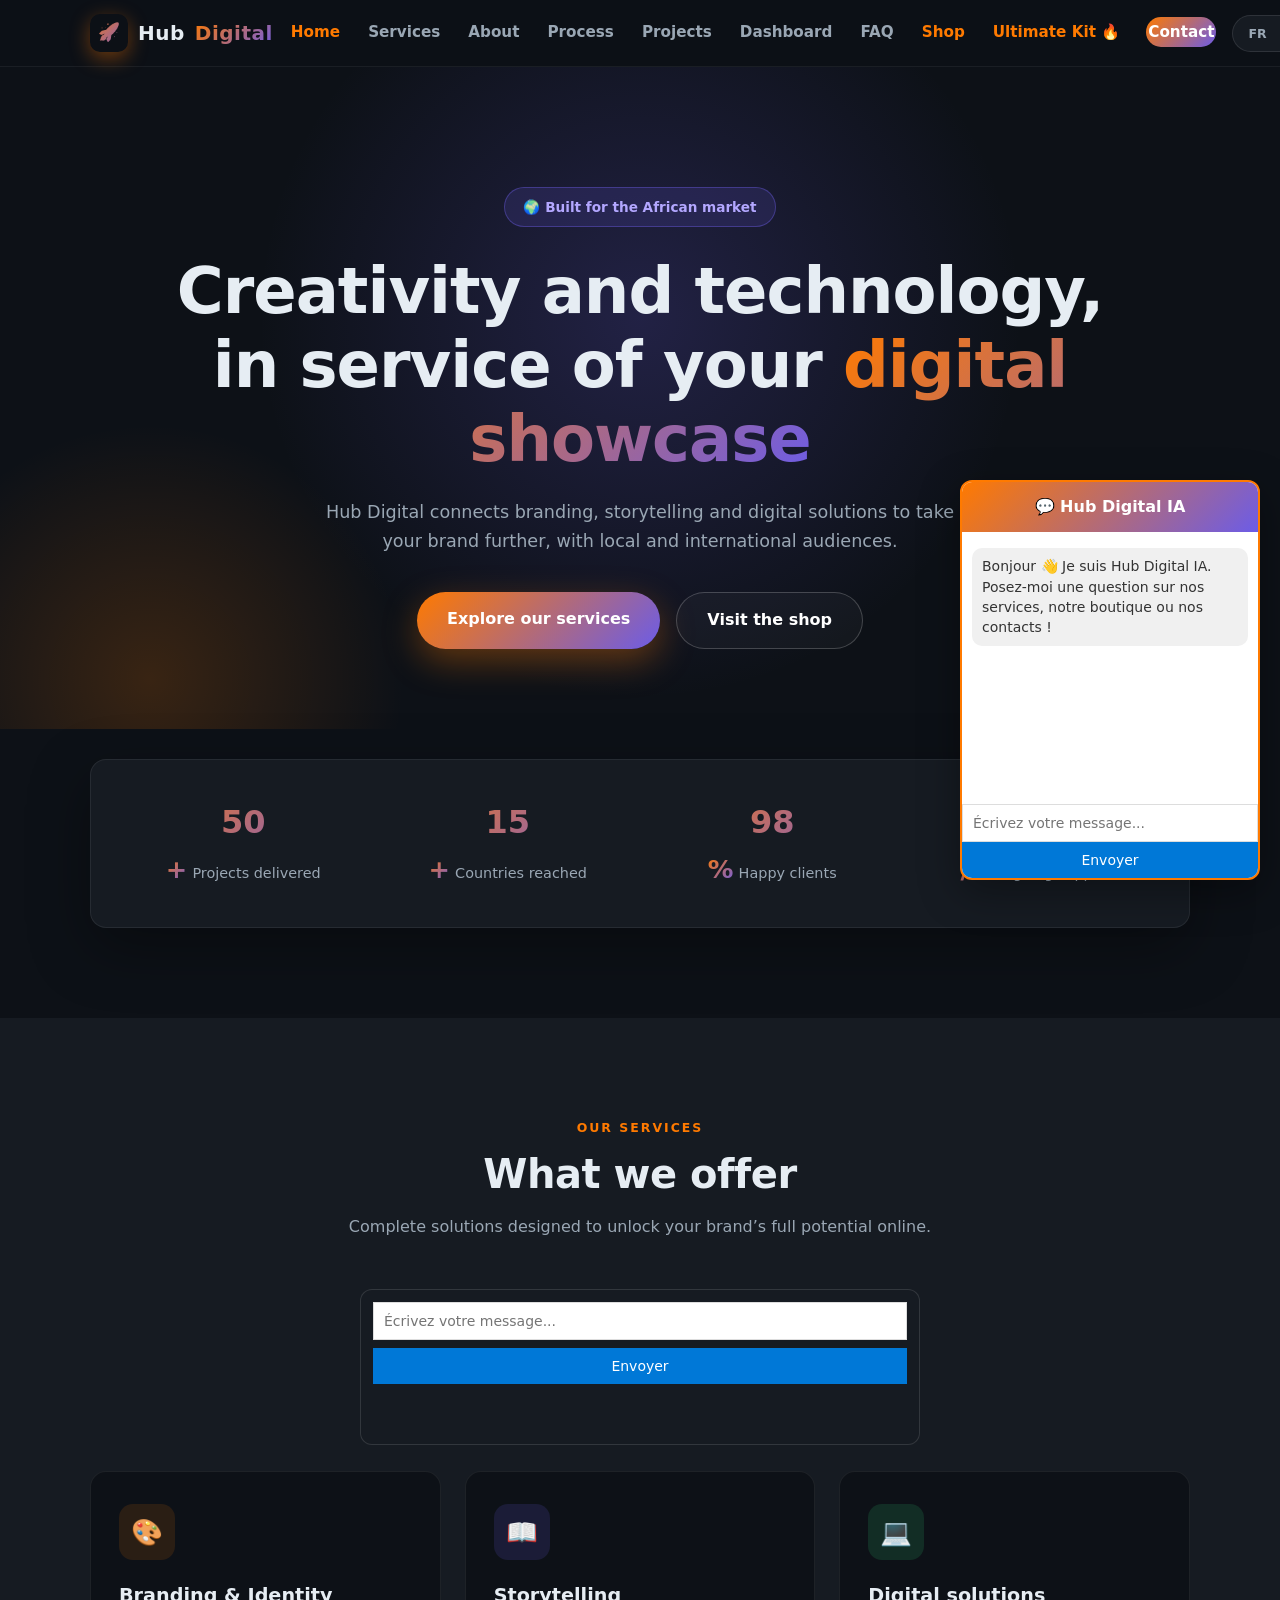
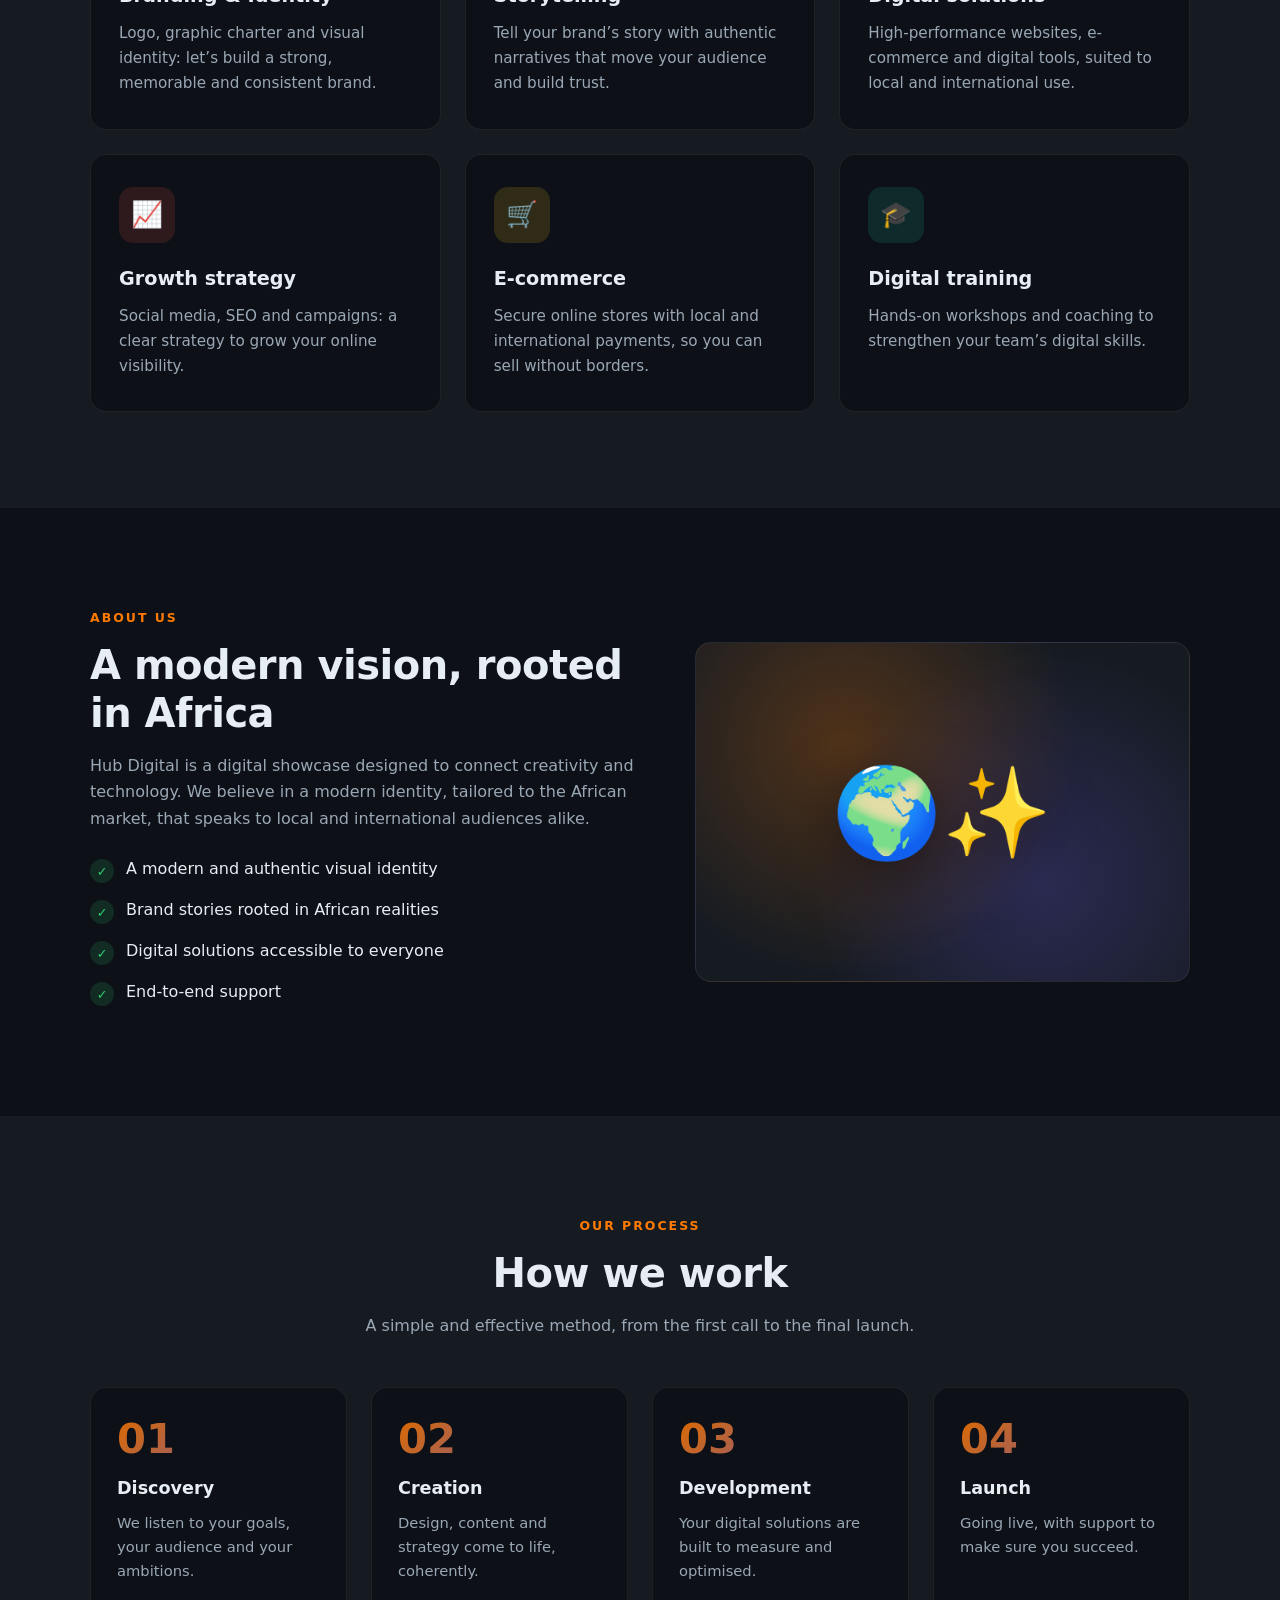
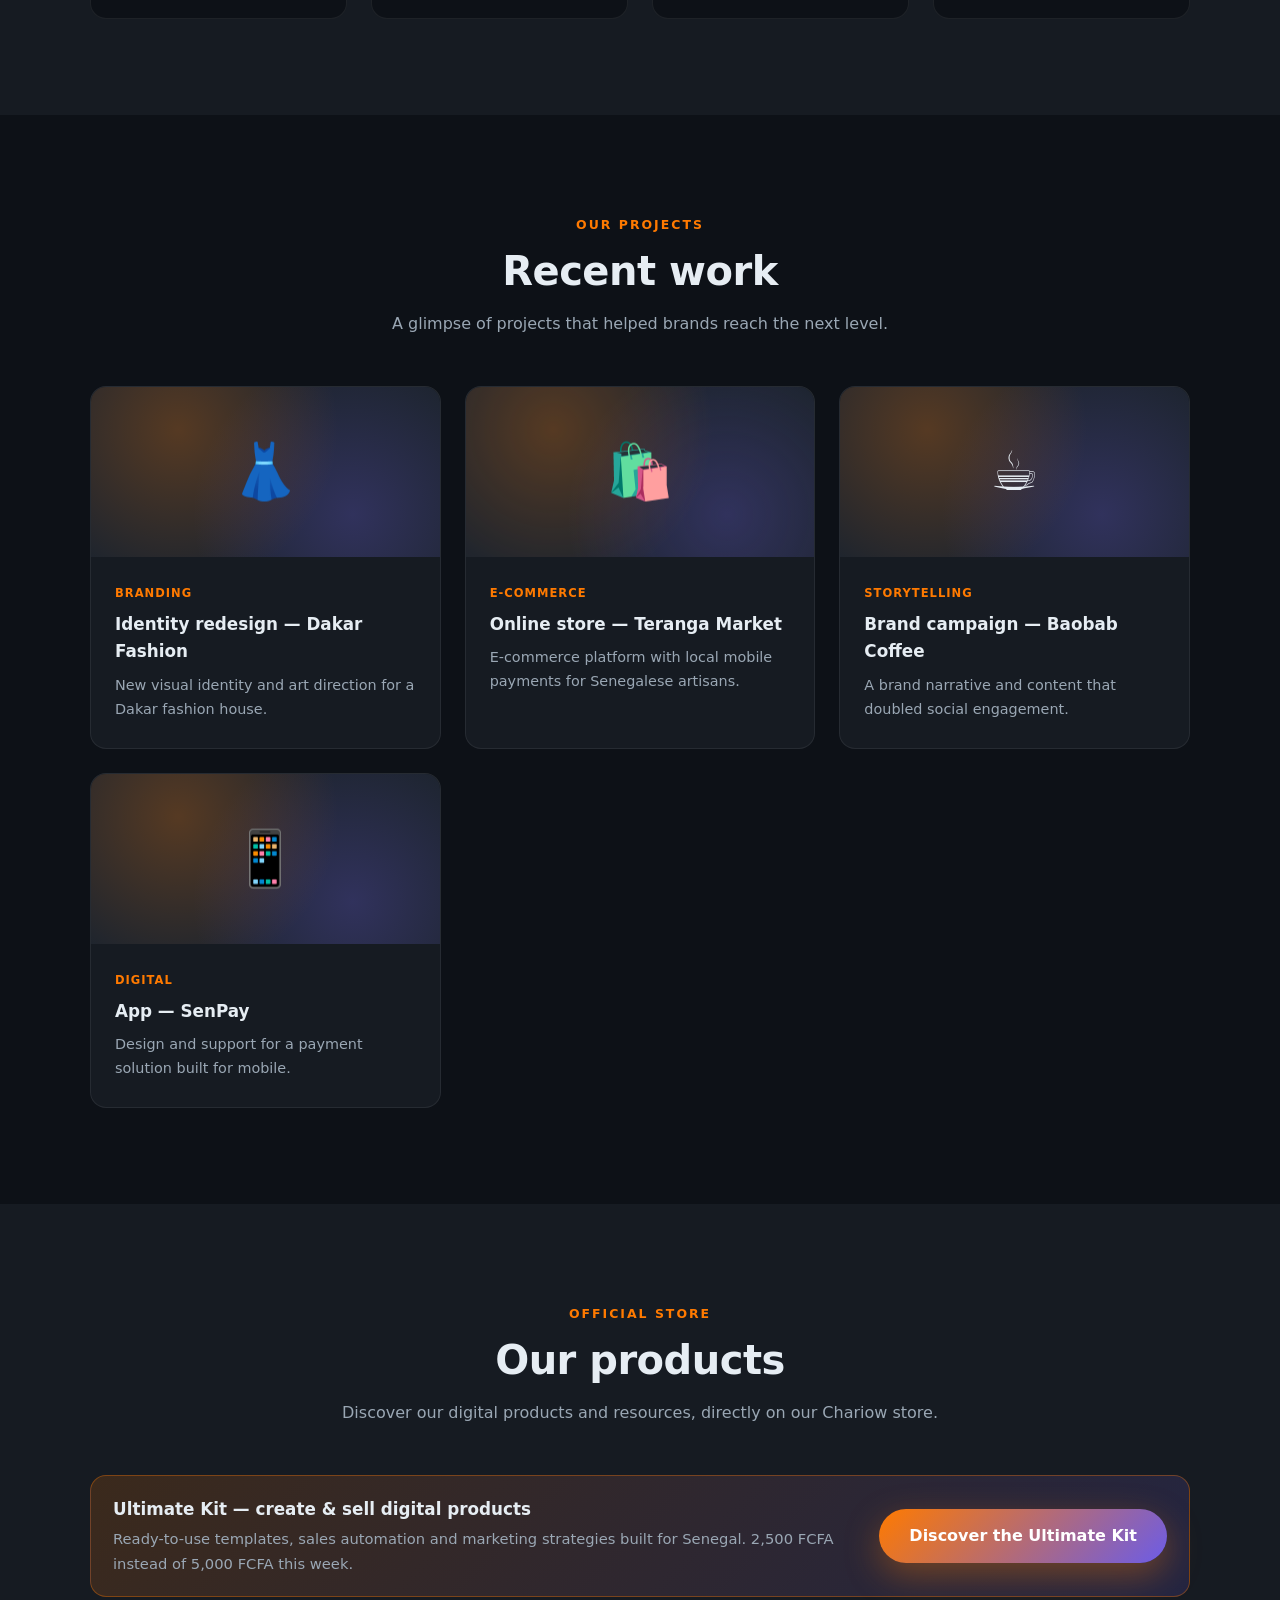
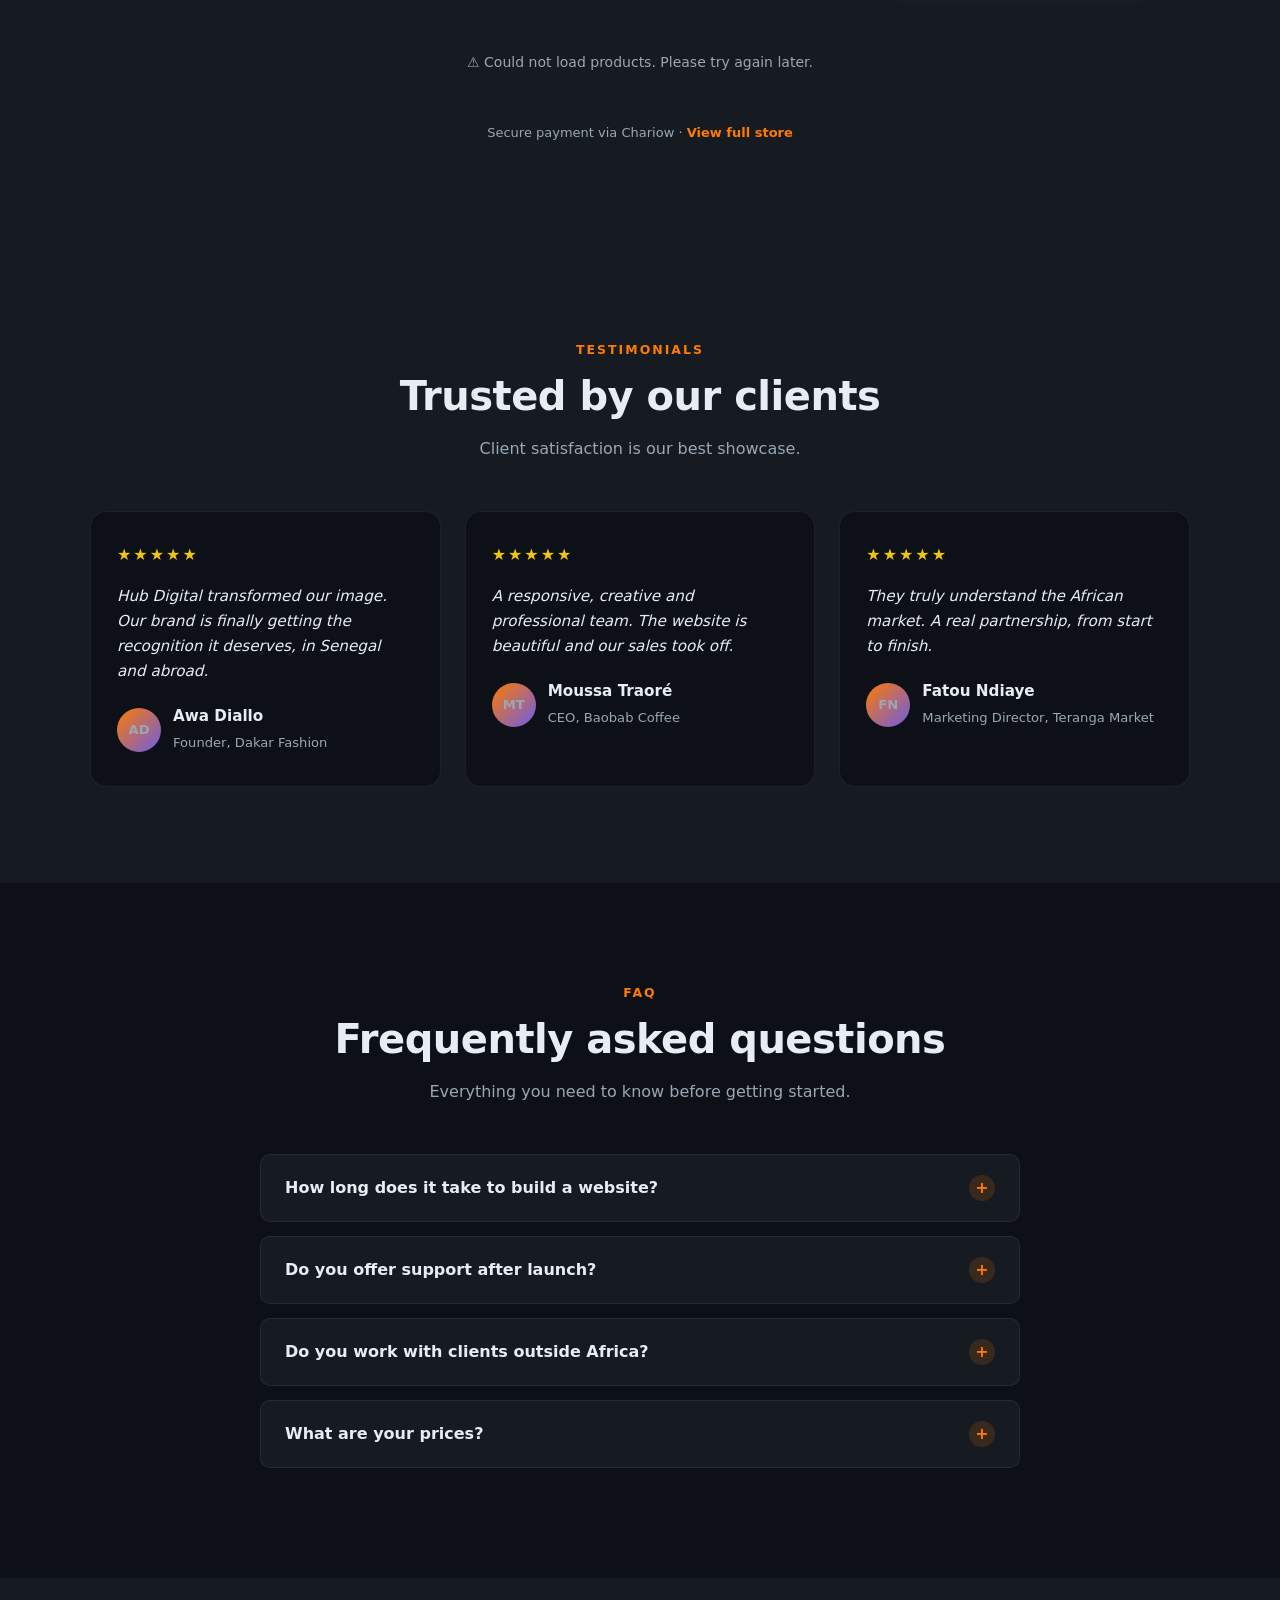
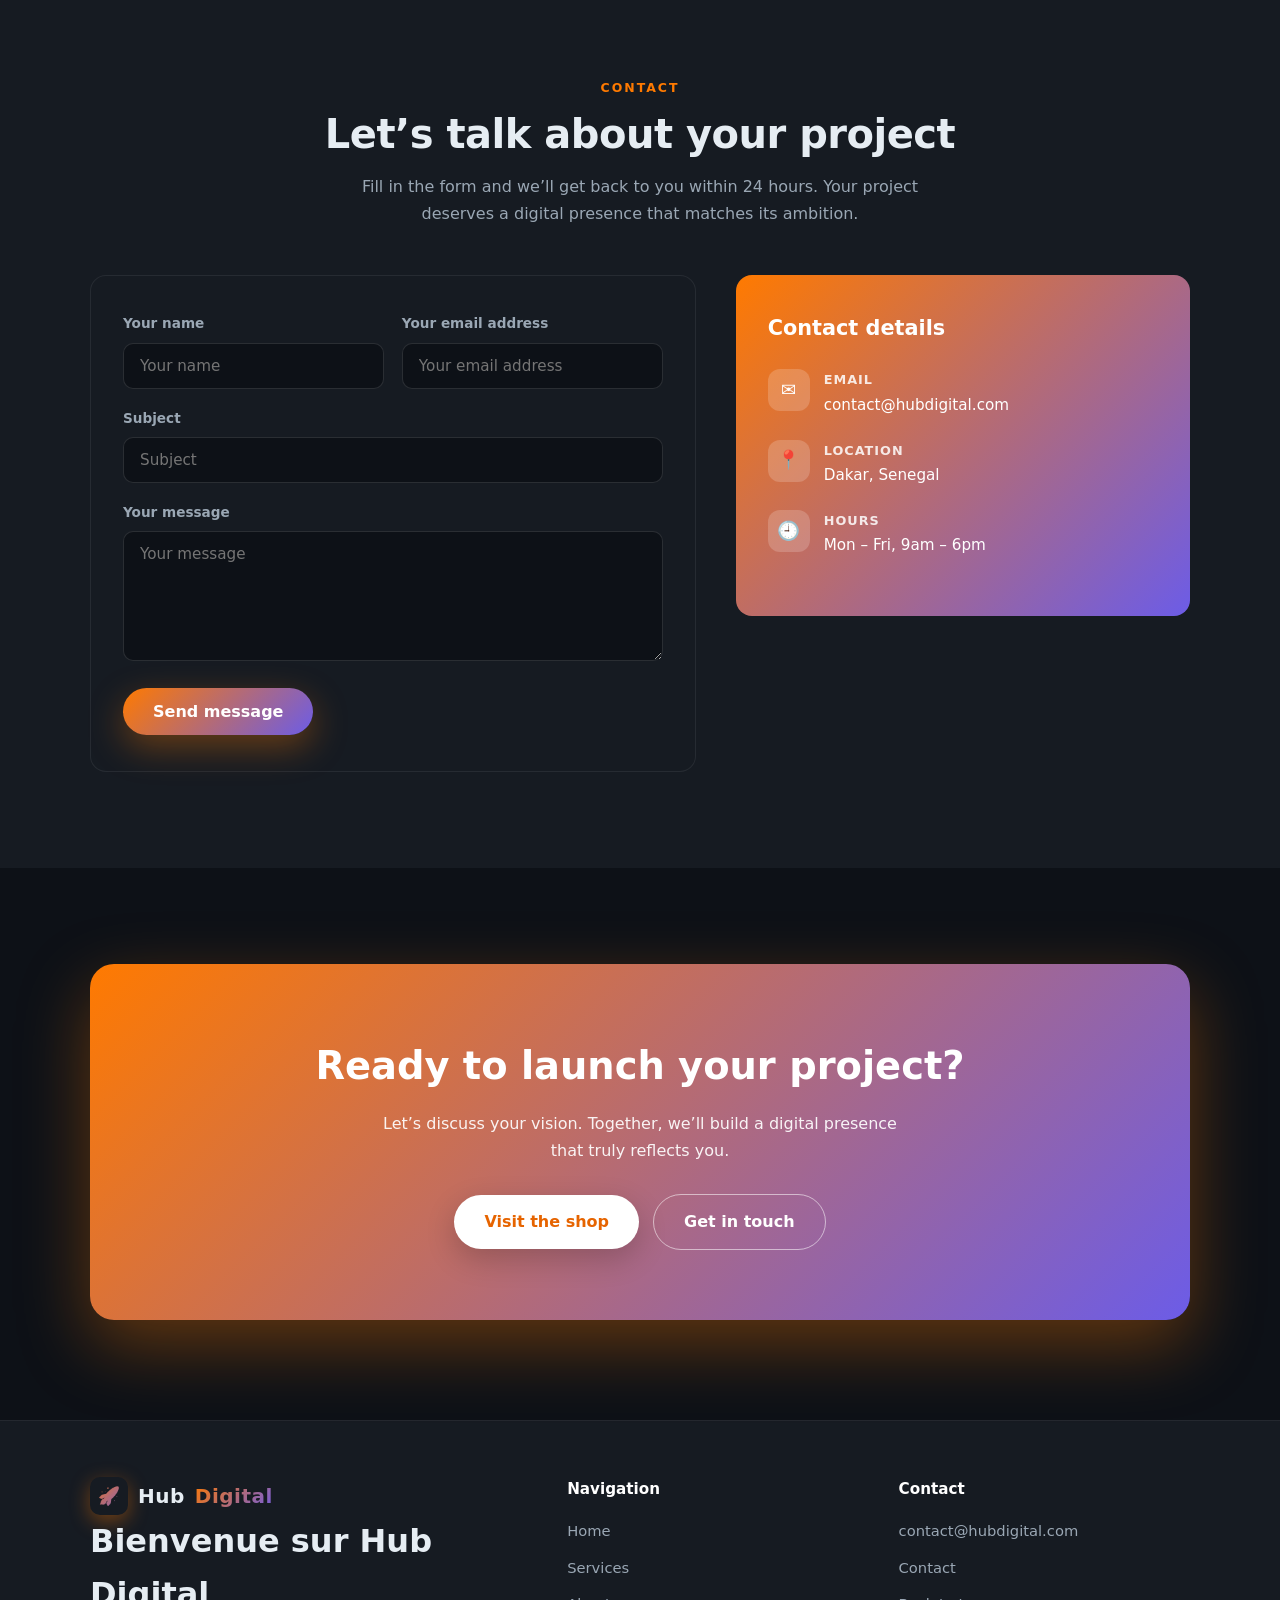
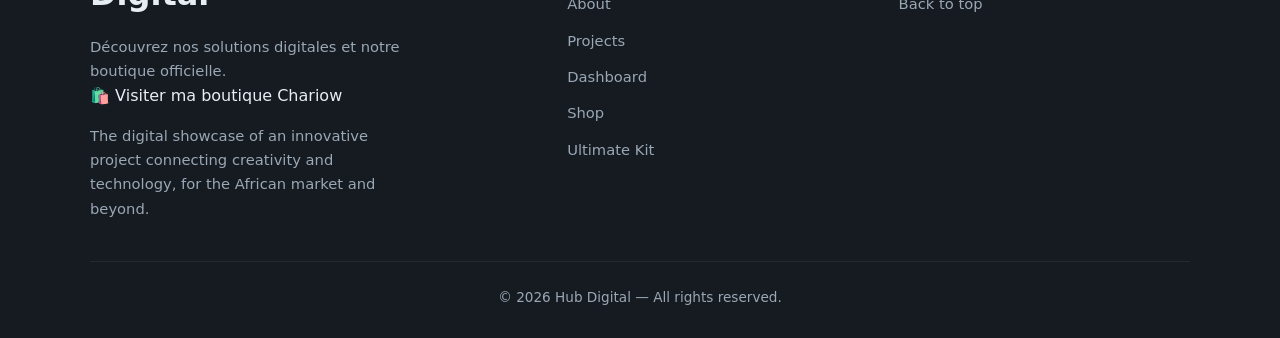
==== commit 8bb91539: "feat(kit-ultime): page de vente dédiée + paiement Wave / Orange Money - nouvelle page static/kit-ult" ====
--- a/static/index.html
+++ b/static/index.html
@@ -33,6 +33,18 @@
     .shop-card .actions .btn{flex:1;text-align:center;padding:10px 12px;font-size:13px}
     .shop-note{text-align:center;color:var(--muted);font-size:13px;margin-top:16px}
     .shop-note a{color:var(--primary);font-weight:600}
+
+    /* ===== Bandeau promo Kit Ultime ===== */
+    .shop-kit-banner{display:flex;align-items:center;justify-content:space-between;gap:20px;
+                     background:linear-gradient(135deg,rgba(255,122,0,.16),rgba(108,92,231,.16));
+                     border:1px solid rgba(255,122,0,.35);border-radius:var(--radius);
+                     padding:20px 22px;margin-bottom:22px;text-align:left;
+                     transition:border-color .2s,transform .2s}
+    .shop-kit-banner:hover{border-color:rgba(255,122,0,.65);transform:translateY(-3px)}
+    .shop-kit-banner .b-title{display:block;font-weight:800;font-size:1.05rem;margin-bottom:4px}
+    .shop-kit-banner .b-desc{display:block;color:var(--muted);font-size:.92rem}
+    .shop-kit-banner .btn{white-space:nowrap}
+    @media(max-width:700px){.shop-kit-banner{flex-direction:column;align-items:flex-start}}
   </style>
   <link rel="stylesheet" href="chat.css" />
 </head>
@@ -63,6 +75,7 @@
         <li><a href="/taches" data-i18n="nav.dashboard">Tableau de bord</a></li>
         <li><a href="#faq" data-i18n="nav.faq">FAQ</a></li>
         <li><a href="#boutique" class="nav-store" data-i18n="nav.store">Boutique</a></li>
+        <li><a href="/kit-ultime" class="nav-store"><span data-i18n="nav.kit">Kit Ultime</span> 🔥</a></li>
         <li><a href="#contact" class="nav-cta" data-i18n="nav.contact">Contact</a></li>
       </ul>
 
@@ -293,6 +306,13 @@
             Retrouvez nos produits et ressources digitales, directement sur notre boutique Chariow.
           </p>
         </div>
+        <a class="shop-kit-banner" href="/kit-ultime">
+          <span>
+            <span class="b-title" data-i18n="shop.kitTitle">Kit Ultime — création &amp; vente de produits digitaux</span>
+            <span class="b-desc" data-i18n="shop.kitDesc">Modèles prêts à l’emploi, automatisation des ventes et stratégies adaptées au Sénégal. 2 500 FCFA au lieu de 5 000 FCFA cette semaine.</span>
+          </span>
+          <span class="btn btn-primary" data-i18n="shop.kitBtn">Découvrir le Kit Ultime</span>
+        </a>
         <div class="shop-grid" id="shop-products"></div>
         <p class="shop-note">
           <span data-i18n="shop.secure">Paiement sécurisé via Chariow</span> ·
@@ -514,6 +534,7 @@
             <li><a href="#projets" data-i18n="nav.projects">Projets</a></li>
             <li><a href="/taches" data-i18n="nav.dashboard">Tableau de bord</a></li>
             <li><a href="#boutique" data-i18n="nav.store">Boutique</a></li>
+            <li><a href="/kit-ultime" data-i18n="nav.kit">Kit Ultime</a></li>
           </ul>
         </div>
 
